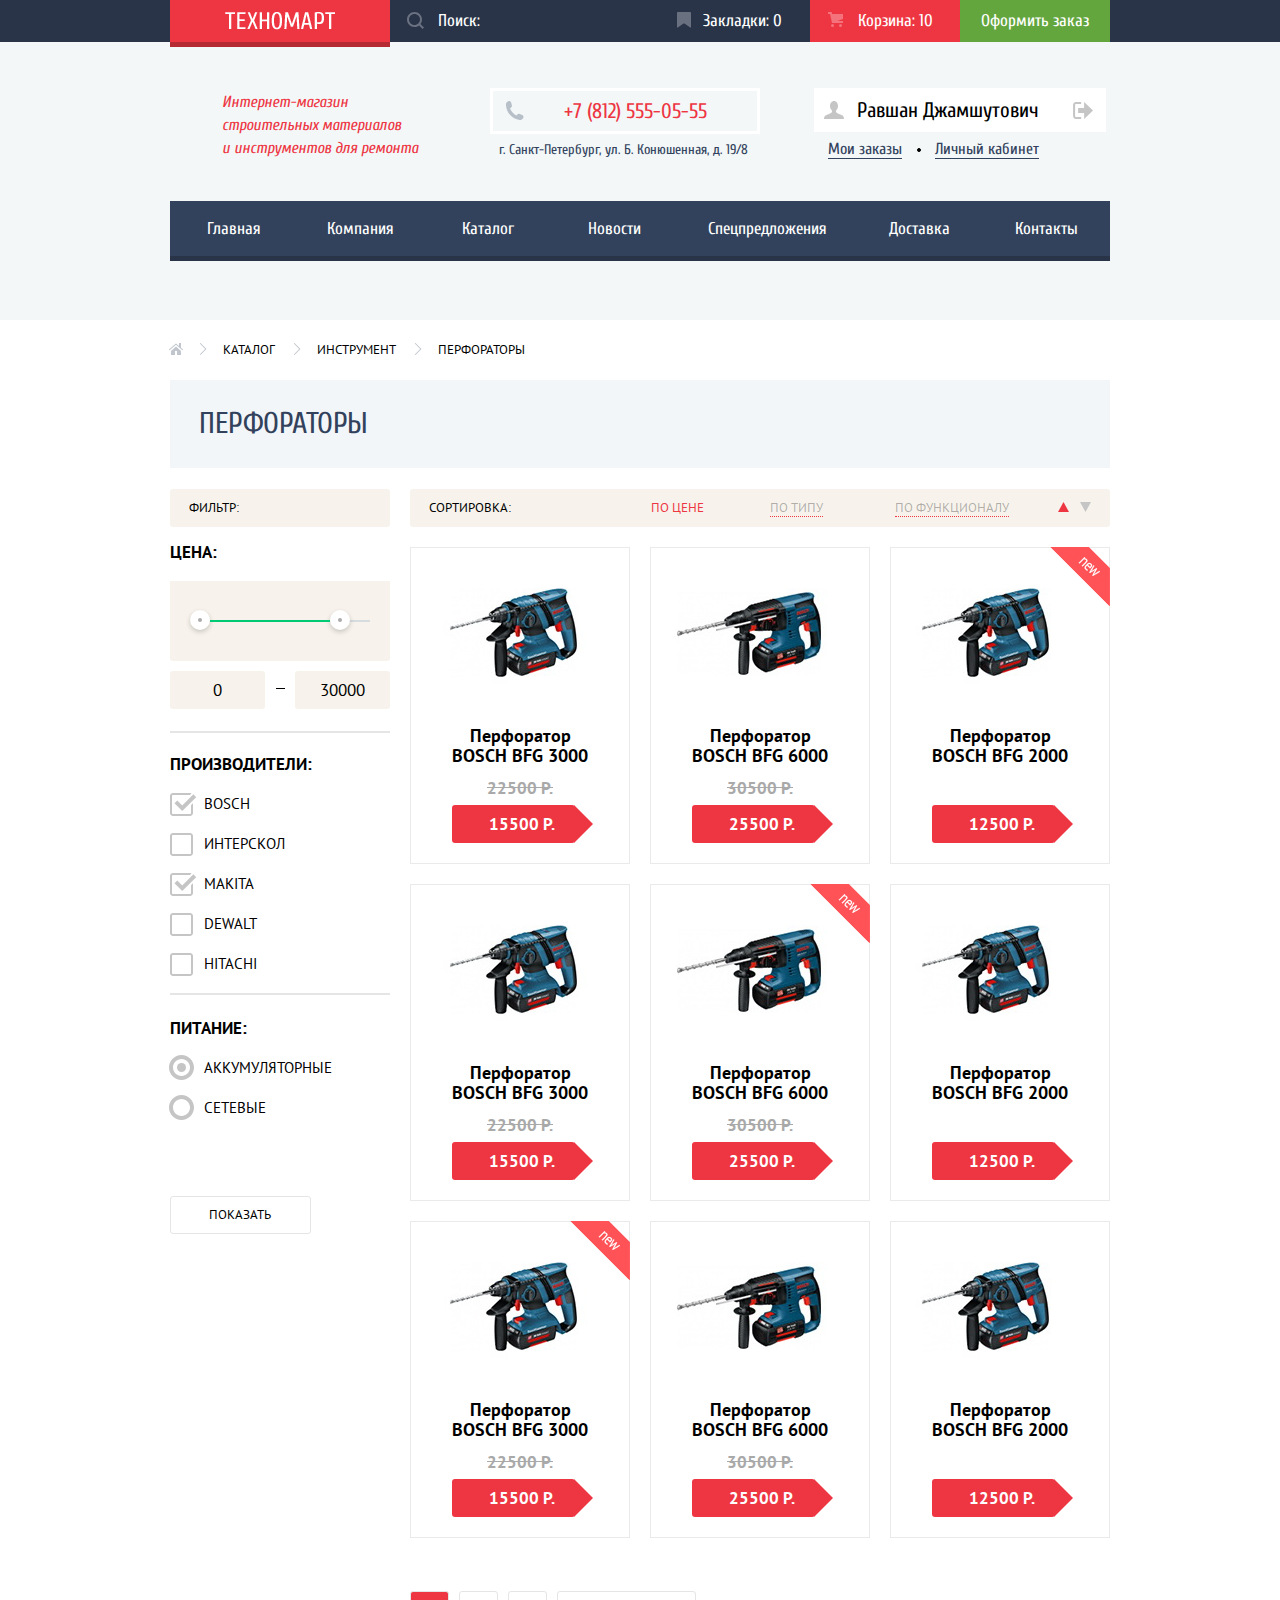
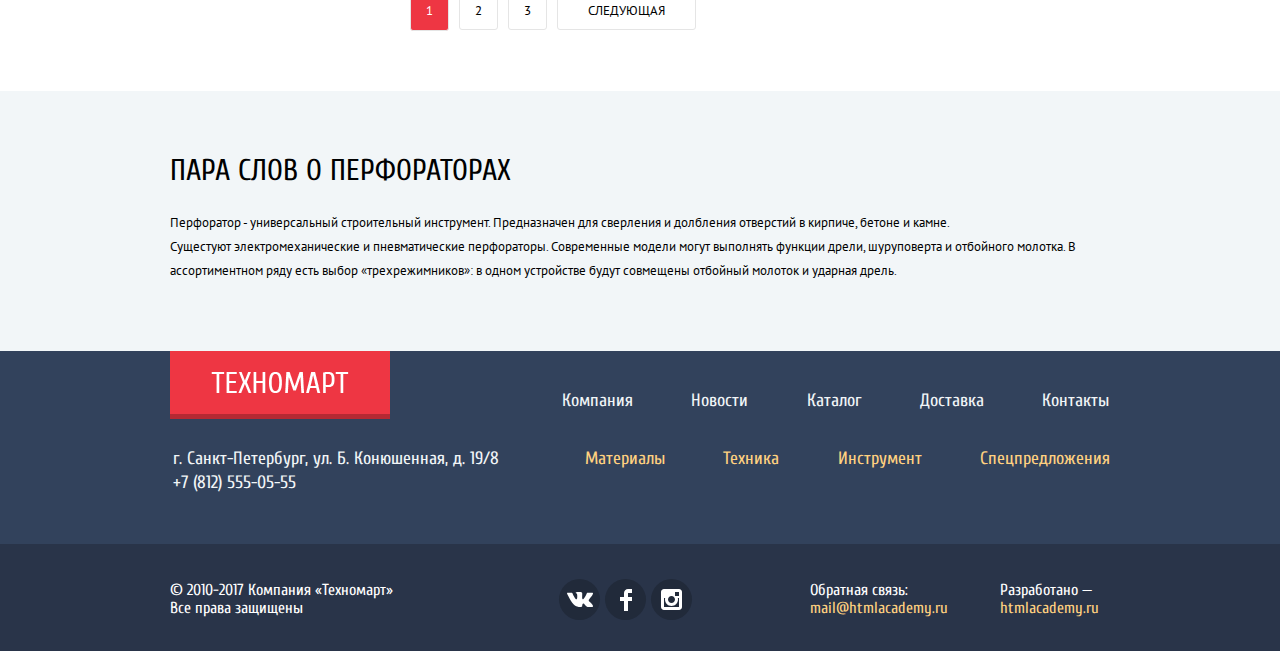
==== catalog.html @ 1d7bfdce "ошибки" ====
<!DOCTYPE html>
<html lang="ru">

<head>
  <meta charset="UTF-8">
  <meta http-equiv="X-UA-Compatible" content="ie=edge">
  <link href="https://fonts.googleapis.com/css?family=Cuprum:400,400i,700|PT+Sans:400,700&amp;subset=cyrillic" rel="stylesheet">
  <link rel="stylesheet" href="css/normalize.css">
  <link rel="stylesheet" href="css/style.css">
  <title>Перфораторы</title>
</head>

<body>

  <header class="page-header-catalog">

    <div class="page-header-top">
      <div class="conteiner">
        <div class="header-logo">
          <a href="index.html">
            <img class="logo" src="img/logo.png" width="110" height="18" alt="Техномарт">
          </a>
        </div>
        <form class="search-form" name="search" action="https://echo.htmlacademy.ru" method="get">
          <label for="search-goods" class="visually-hidden">Поиск товара:</label>
          <input id="search-goods" class="form-search" type="text" name="search" placeholder="Поиск:">
          <button type="button" class="icon-search">
            <svg class="icon-form">
            	<path d="M17,15.586l-3.542-3.542C14.421,10.782,15,9.21,15,7.5C15,3.358,11.643,0,7.5,0C3.358,0,0,3.358,0,7.5
            		C0,11.643,3.358,15,7.5,15c1.71,0,3.282-0.579,4.544-1.542L15.586,17L17,15.586z M2,7.5C2,4.467,4.467,2,7.5,2
            		C10.532,2,13,4.467,13,7.5c0,3.032-2.468,5.5-5.5,5.5C4.467,13,2,10.532,2,7.5z"/>
            </svg>
          </button>
        </form>
        <ul class="goods-section">
          <li>
            <a class="bookmarks" href="#">
              <svg xmlns="http://www.w3.org/2000/svg" xmlns:xlink="http://www.w3.org/1999/xlink" x="0px" y="0px"
              	 width="14px" height="16px" viewBox="0 0 14 16" enable-background="new 0 0 14 16" xml:space="preserve">
              <path d="M14,15c0,0.55-0.368,0.741-0.818,0.426l-5.363-3.765c-0.45-0.315-1.187-0.315-1.637,0l-5.364,3.765
              	C0.368,15.741,0,15.55,0,15V1c0-0.55,0.45-1,1-1h12c0.55,0,1,0.45,1,1V15z" fill="rgba(255, 255, 255, 0.3)" />
              </svg>
              Закладки: <span>0</span></a>
          </li>
          <li>
            <a class="basket basket-in" href="#">
              <svg xmlns="http://www.w3.org/2000/svg" xmlns:xlink="http://www.w3.org/1999/xlink" x="0px" y="0px"
              	 width="15px" height="15px" viewBox="0 0 15 15" enable-background="new 0 0 15 15" xml:space="preserve">
              	<circle cx="4.5" cy="13.5" r="1.5" fill="rgba(255, 255, 255, 0.3)" />
              	<circle cx="12.5" cy="13.5" r="1.5" fill="rgba(255, 255, 255, 0.3)" />
              	<polygon points="15,2 4.07,2 3.648,0 0,0 0,2 2.031,2 4.016,11 15,11 15,9 9.441,9 15,6.951" fill="rgba(255, 255, 255, 0.3)" />
              </svg>
              Корзина: <span>10</span></a>
          </li>
          <li>
            <a class="ordering" href="#">Оформить заказ</a>
          </li>
        </ul>
      </div>
    </div>


    <div class="page-header-info">
      <div class="conteiner">
        <div class="header-info">
          <div class="slogan">
            <h1 class="header-slogan">Интернет-магазин строительных материалов и&nbsp;инструментов для ремонта</h1>
          </div>
          <div class="header-contacts">
            <!-- x-ms-format-detection="none" Чтобы EDGE не переопределял стили телефона -->
            <p class="header-info-phone" x-ms-format-detection="none">+7 (812) 555-05-55</p>
            <p class="header-info-address">г. Санкт-Петербург, ул. Б. Конюшенная, д. 19/8</p>
          </div>
          <div class="header-user">
            <span class="user">
              <a class="user-name" href="#">
                <svg xmlns="http://www.w3.org/2000/svg" xmlns:xlink="http://www.w3.org/1999/xlink" x="0px" y="0px"
                	 width="20px" height="18px" viewBox="0 0 20 18" enable-background="new 0 0 20 18" xml:space="preserve">
                <path d="M17.881,14.166c-2.144-0.735-4.256-1.666-5.207-2.39c-0.657-0.501-0.77-1.618-0.517-2.415
                	c1.118-0.903,1.864-2.477,1.864-4.278C14.021,2.276,12.221,0,10,0S5.979,2.276,5.979,5.083c0,1.801,0.746,3.374,1.863,4.277
                	c0.253,0.798,0.141,1.915-0.517,2.416c-0.95,0.724-3.063,1.654-5.207,2.39S0,18,0,18h20C20,18,20.025,14.901,17.881,14.166z" fill="#c5c5c5"/>
                </svg>
                Равшан Джамшутович</a>

            <button class="btn-logout">
              <svg xmlns="http://www.w3.org/2000/svg" xmlns:xlink="http://www.w3.org/1999/xlink" x="0px" y="0px"
              	 width="21px" height="17px" viewBox="0 0 21 17"  xml:space="preserve">

              	<polygon  points="21,8.5 12.125,0 12.125,6 6.125,6 6.125,11 12.125,11 12.125,17" fill="#c5c5c5" />
              	<path d="M3.106,13.952V3.048c0.018-0.376,0.171-1.057,1.01-1.057h5.027V0H4.116C1.938,0,1.112,1.81,1.087,3.027
              		v10.946C1.112,15.189,1.938,17,4.116,17h5.027v-1.99H4.116C3.277,15.01,3.124,14.327,3.106,13.952z"   fill="#c5c5c5" />

              </svg>
              </button>
            </span>
            <a class="my-order" href="#">Мои заказы</a>
            <a class="personal-area" href="#">Личный кабинет</a>
          </div>
        </div>


        <nav class="main-menu">
          <ul class="navigation">
            <li><a class="main-nav" href="index.html">Главная</a></li>
            <li><a class="main-nav" href="#">Компания</a></li>
            <li><a class="main-nav" href="#">Каталог</a></li>
            <li><a class="main-nav" href="#">Новости</a></li>
            <li><a class="main-nav" href="#">Спецпредложения</a></li>
            <li><a class="main-nav" href="#">Доставка</a></li>
            <li><a class="main-nav" href="#">Контакты</a></li>
          </ul>
        </nav>
      </div>
    </div>
  </header>


  <main class="main-site">

    <div class="conteiner">
      <ul class="breadcrumbs">
        <li>
          <a class="breadcrumbs-way breadcrumbs-home" href="index.html"><span class="visually-hidden">Главная</span></a>
        </li>
        <li>
          <a class="breadcrumbs-way" href="#">Каталог</a>
        </li>
        <li>
          <a class="breadcrumbs-way" href="#">Инструмент</a>
        </li>
        <li class="breadcrumbs-current">
          Перфораторы
        </li>
      </ul>

      <h2 class="perforator-block">Перфораторы</h2>
    </div>

    <div class="goods-column conteiner">
      <section class="filter">
        <h2 class="visually-hidden">Фильтр</h2>

        <p class="filter-block">Фильтр:</p>


        <!-- ФОРМА ПОЛЗУНКА ВЫБОРА ДИАПОЗОНА -->
        <form class="filter-manufacturers" action="https://echo.htmlacademy.ru" method="get">
          <fieldset class="price-filter">
            <legend>Цена:</legend>

            <div class="price-filter-column">
              <div class="filter-item multiple-rage">
                <label class="visually-hidden" for="price-id">Выбор диапозона цены</label>
                <input class="visually-hidden switch-price" id="price-id" type="range" max="50000" min="0" name="price">
                <div class="filter-range">
                  <div class="range">
                    <span class="ring-range-left"></span>
                    <span class="ring-range-right"></span>
                  </div>
                </div>
              </div>

              <div class="filter-item">
                <label class="visually-hidden" for="price-min">Цена от</label>
                <input class="filter-price-min" id="price-min" type="text" name="minimal" value="0">
              </div>

                <div class="filter-item">
                  <label class="visually-hidden" for="price-max">Цена до</label>
                  <input class="filter-price-max" id="price-max" type="text" name="maximal" value="30000">
              </div>
                </div>

          </fieldset>

          <fieldset class="manufacturer-filter">
            <legend>Производители:</legend>
            <ul class="filter-row">
              <li class="filter-item">
                <input class="visually-hidden filter-input filter-input-checkbox" type="checkbox" id="filter-bosch" name="bosch" checked>
                <label class="filter-checkbox" for="filter-bosch">Bosch</label>
              </li>
              <li class="filter-item">
                <input class="visually-hidden filter-input filter-input-checkbox" type="checkbox" id="filter-interscol" name="interscol">
                <label class="filter-checkbox" for="filter-interscol">Интерскол</label>
              </li>
              <li class="filter-item">
                <input class="visually-hidden filter-input filter-input-checkbox" type="checkbox" id="filter-makita" name="makita" checked>
                <label class="filter-checkbox" for="filter-makita">Makita</label>
              </li>
              <li class="filter-item">
                <input class="visually-hidden filter-input filter-input-checkbox" type="checkbox" id="filter-dewalt" name="dewalt">
                <label class="filter-checkbox" for="filter-dewalt">Dewalt</label>
              </li>
              <li class="filter-item">
                <input class="visually-hidden filter-input filter-input-checkbox" type="checkbox" id="filter-hitachi" name="hitachi">
                <label class="filter-checkbox" for="filter-hitachi">Hitachi</label>
              </li>
            </ul>
          </fieldset>

          <fieldset class="power-filter">
            <legend>Питание:</legend>
            <ul class="filter-row">
              <li class="filter-item">
                <input class="visually-hidden filter-input filter-input-radio" id="filter-accumulator" type="radio" name="power-supply" value="accumulator" checked>
                <label class="filter-radio" for="filter-accumulator">Аккумуляторные</label>
              </li>
              <li class="filter-item">
                <input class="visually-hidden filter-input filter-input-radio" id="filter-online" type="radio" name="power-supply" value="online">
                <label class="filter-radio" for="filter-online">Сетевые</label>
              </li>
            </ul>
          </fieldset>
          <button class="btn-filter" type="submit">Показать</button>

        </form>

      </section>

      <section class="filter-goods">
        <h2 class="visually-hidden">Карточки товаров</h2>
        <div class="sort">
          <span class="filter-sort">Сортировка:</span>
          <ul class="sorting">
            <li class="sorting-item">
              <a class="choice-filter sort-active" href="#">По цене</a>
            </li>
            <li class="sorting-item">
              <a class="choice-filter" href="#">По типу</a>
            </li>
            <li class="sorting-item">
              <a class="choice-filter" href="#">По функционалу</a>
            </li>
          </ul>
          <ul class="sorting-btn">
            <li class="sorting-item">
              <a class="choice-filter btn-up sort-active" href="#" aria-label="По возрастанию">
                <svg>
                  <polygon points="5.5,0 0,10 11,10 "/>
                </svg>
              </a>
            </li>
            <li class="sorting-item">
              <a class="choice-filter btn-down" href="#" aria-label="По убыванию">
                <svg>
                  <polyline points="5.5,10 0,0 11,0 "/>
                </svg>
              </a>
            </li>
          </ul>
        </div>

        <div class="card-goods-catalog">
          <ul class=" product-column">

            <li class="card">
              <!-- кнопки при наведении -->
              <div class="prompting">
                <a class="btn-buy" href="#">Купить</a>
                <a class="btn-basket" href="#">В закладки</a>
              </div>
              <img src="img/bosch-bfg-3000.jpg" width="218" height="168" alt="Перфоратор BOSCH BFG 3000">
              <a class="name-goods" href="#">
              Перфоратор BOSCH BFG 3000
            </a>
              <span class="old-price">22500 Р.</span>
              <span class="actual-price">15500 Р.</span>
            </li>

            <li class="card">
              <!-- кнопки при наведении -->
              <div class="prompting">
                <a class="btn-buy" href="#">Купить</a>
                <a class="btn-basket" href="#">В закладки</a>
              </div>
              <img src="img/bosch-bfg-6000.jpg" width="220" height="318" alt="Перфоратор BOSCH BFG 6000">
              <a class="name-goods" href="#">
              Перфоратор BOSCH BFG 6000
            </a>
              <span class="old-price">30500 Р.</span>
              <span class="actual-price">25500 Р.</span>
            </li>

            <li class="card">
              <div class="new">Новый</div>
              <!-- кнопки при наведении -->
              <div class="prompting">
                <a class="btn-buy" href="#">Купить</a>
                <a class="btn-basket" href="#">В закладки</a>
              </div>
              <img src="img/bosch-bfg-2000.jpg" width="220" height="318" alt="Перфоратор BOSCH BFG 2000">
              <a class="name-goods" href="#">
              Перфоратор BOSCH BFG 2000
            </a>
              <span class="old-price hidden-price">старая цена</span>
              <span class="actual-price">12500 Р.</span>
            </li>

            <li class="card">
              <!-- кнопки при наведении -->
              <div class="prompting">
                <a class="btn-buy" href="#">Купить</a>
                <a class="btn-basket" href="#">В закладки</a>
              </div>
              <img src="img/bosch-bfg-3000.jpg" width="220" height="318" alt="Перфоратор BOSCH BFG 3000">
              <a class="name-goods" href="#">
              Перфоратор BOSCH BFG 3000
            </a>
              <span class="old-price">22500 Р.</span>
              <span class="actual-price">15500 Р.</span>
            </li>

            <li class="card">
              <div class="new">Новый</div>
              <!-- кнопки при наведении -->
              <div class="prompting">
                <a class="btn-buy" href="#">Купить</a>
                <a class="btn-basket" href="#">В закладки</a>
              </div>
              <img src="img/bosch-bfg-6000.jpg" width="220" height="318" alt="Перфоратор BOSCH BFG 6000">
              <a class="name-goods" href="#">
              Перфоратор BOSCH BFG 6000
            </a>
              <span class="old-price">30500 Р.</span>
              <span class="actual-price">25500 Р.</span>
            </li>

            <li class="card">
              <!-- кнопки при наведении -->
              <div class="prompting">
                <a class="btn-buy" href="#">Купить</a>
                <a class="btn-basket" href="#">В закладки</a>
              </div>
              <img src="img/bosch-bfg-2000.jpg" width="220" height="318" alt="Перфоратор BOSCH BFG 2000">
              <a class="name-goods" href="#">
              Перфоратор BOSCH BFG 2000
            </a>
              <span class="old-price hidden-price">старая цена</span>
              <span class="actual-price">12500 Р.</span>
            </li>

            <li class="card">
              <div class="new">Новый</div>
              <!-- кнопки при наведении -->
              <div class="prompting">
                <a class="btn-buy" href="#">Купить</a>
                <a class="btn-basket" href="#">В закладки</a>
              </div>
              <img src="img/bosch-bfg-3000.jpg" width="220" height="318" alt="Перфоратор BOSCH BFG 3000">
              <a class="name-goods" href="#">
              Перфоратор BOSCH BFG 3000
            </a>
              <span class="old-price">22500 Р.</span>
              <span class="actual-price">15500 Р.</span>
            </li>

            <li class="card">
              <!-- кнопки при наведении -->
              <div class="prompting">
                <a class="btn-buy" href="#">Купить</a>
                <a class="btn-basket" href="#">В закладки</a>
              </div>
              <img src="img/bosch-bfg-6000.jpg" width="220" height="318" alt="Перфоратор BOSCH BFG 6000">
              <a class="name-goods" href="#">
              Перфоратор BOSCH BFG 6000
            </a>
              <span class="old-price">30500 Р.</span>
              <span class="actual-price">25500 Р.</span>
            </li>

            <li class="card">
              <!-- кнопки при наведении -->
              <div class="prompting">
                <a class="btn-buy" href="#">Купить</a>
                <a class="btn-basket" href="#">В закладки</a>
              </div>
              <img src="img/bosch-bfg-2000.jpg" width="220" height="318" alt="Перфоратор BOSCH BFG 2000">
              <a class="name-goods" href="#">
              Перфоратор BOSCH BFG 2000
            </a>
              <span class="old-price hidden-price">старая цена</span>
              <span class="actual-price">12500 Р.</span>
            </li>
          </ul>
        </div>

        <ul class="toggle">
          <li class="toggle-current">1</li>
          <li><a class="btn-toggle" href="#">2</a></li>
          <li><a class="btn-toggle" href="#">3</a></li>
          <li><a class="btn-toggle next" href="#">Следующая</a></li>
        </ul>

      </section>
    </div>

    <div class="drill-presses">
      <div class="conteiner">
        <h2 class="about-drill">Пара слов о перфораторах</h2>
        <p>Перфоратор - универсальный строительный инструмент. Предназначен для сверления и долбления отверстий в кирпиче, бетоне и камне.<br>
         Сущестуют электромеханические и пневматические перфораторы. Современные модели могут выполнять функции дрели, шуруповерта
          и отбойного молотка. В ассортиментном ряду есть выбор «трехрежимников»: в одном устройстве будут совмещены отбойный молоток и ударная дрель.</p>
      </div>
    </div>

  </main>

  <footer class="main-footer main-footer-catalog">
    <div class="footer-top">
      <div class="conteiner footer-top-column">
        <div class="footer-contacts">
          <div class="logo-footer">
            <img class="logo" src="img/logo-footer.png" width="138" height="21" alt="Техномарт">

          </div>
            <!-- x-ms-format-detection="none" Чтобы EDGE не переопределял стили телефона -->
            <p class="footer-addres" x-ms-format-detection="none">
              г. Санкт-Петербург, ул. Б. Конюшенная, д. 19/8<br> +7 (812) 555-05-55

          </p>
          </div>

          <div class="footer-navigation">
            <div class="footer-menu-company">
              <ul class="footer-nav-company">
                <li>
                  <a class="company-menu" href="#">Компания</a>
                </li>
                <li>
                  <a class="company-menu" href="#">Новости</a>
                </li>
                <li>
                  <a class="company-menu" href="#">Каталог</a>
                </li>
                <li>
                  <a class="company-menu" href="#">Доставка</a>
                </li>
                <li>
                  <a class="company-menu" href="#">Контакты</a>
                </li>
              </ul>
            </div>

            <div class="footer-menu-goods">
              <ul class="footer-nav-goods">
                <li>
                  <a class="goods-menu" href="#">Материалы</a>
                </li>
                <li>
                  <a class="goods-menu" href="#">Техника</a>
                </li>
                <li>
                  <a class="goods-menu" href="#">Инструмент</a>
                </li>
                <li>
                  <a class="goods-menu" href="#">Спецпредложения</a>
                </li>
              </ul>
            </div>
          </div>
        </div>
      </div>

      <div class="footer-bottom">
        <div class="conteiner footer-bottom-column">
          <p class="footer-copyright">
            &copy; 2010-2017 Компания «Техномарт» Все права защищены
          </p>

          <div class="footer-social">
            <a class="btn-social btn-vk" href="#" target="_blank"><span class="visually-hidden">ВКонтакте</span>
            <svg xmlns="http://www.w3.org/2000/svg" xmlns:xlink="http://www.w3.org/1999/xlink" x="0px" y="0px"
          	 width="26px" height="15px" viewBox="0 0 26 15" enable-background="new 0 0 26 15" xml:space="preserve">
            <path fill="#ffffff"             d="M16.138,11.51c0.956-0.309,2.18,2.04,3.483,2.939c0.978,  0.681,1.727,0.534,1.727,0.534l3.473-0.05
            	c0,0,1.815-0.112,0.957-1.554c-0.071-0.12-0.503-1.069-2.585-3.022c-2.177-2.043-1.882-1.712,0.739-5.244
            	c1.597-2.153,2.236-3.468,2.036-4.028c-0.192-0.539-1.365-0.399-1.365-0.399L20.69,0.713c-0.381,0.001-0.704,0.119-0.851,0.515
            	c-0.003,0.004-0.621,1.666-1.445,3.079c-1.741,2.989-2.436,3.148-2.724,2.961c-0.661-0.433-0.494-1.737-0.494-2.664
            	c0-2.897,0.432-4.105-0.846-4.417c-0.427-0.104-0.739-0.172-1.828-0.182c-1.392-0.021-2.574,0-3.244,0.329
            	c-0.445,0.223-0.786,0.712-0.579,0.74c0.26,0.035,0.843,0.16,1.155,0.586c0.401,0.552,0.389,1.789,0.389,1.789
            	s0.229,3.411-0.54,3.834c-0.528,0.29-1.25-0.302-2.803-3.016C6.087,2.879,5.488,1.345,5.488,1.345S5.372,1.06,5.162,0.904
            	C4.912,0.719,4.562,0.66,4.562,0.66L0.848,0.684c0,0-0.558,0.016-0.763,0.262C-0.097,1.164,0.07,1.614,0.07,1.614
            	s2.909,6.881,6.203,10.347c3.02,3.182,6.452,2.971,6.452,2.971h1.555c0,0,0.469-0.054,0.709-0.312
            	c0.224-0.24,0.214-0.691,0.214-0.691S15.172,11.82,16.138,11.51z"/>
            </svg>
          </a>
            <a class="btn-social btn-fb" href="#" target="_blank"><span class="visually-hidden">Facebook</span>
            <svg xmlns="http://www.w3.org/2000/svg" xmlns:xlink="http://www.w3.org/1999/xlink" x="0px" y="0px"
            	 width="12px" height="22px" viewBox="0 0 12 22" enable-background="new 0 0 12 22" xml:space="preserve">
            <path fill="#FFFFFF" d="M12,4V0H8C5.791,0,4,1.791,4,4v4H0v4h4v10h4V12h4V8H8V4H12z"/>
            </svg>
          </a>
            <a class="btn-social btn-inst" href="#" target="_blank"><span class="visually-hidden">Instagram</span>
            <svg xmlns="http://www.w3.org/2000/svg" xmlns:xlink="http://www.w3.org/1999/xlink" x="0px" y="0px"
            	 width="21px" height="21px" viewBox="0 0 21 21" enable-background="new 0 0 21 21" xml:space="preserve">
            <path fill="#FFFFFF" d="M18,0H3C1.35,0,0,1.35,0,3v15c0,1.65,1.35,3,3,3h15c1.65,0,3-1.35,3-3V3C21,1.35,19.65,0,18,0z M10.5,7
            	c1.93,0,3.5,1.57,3.5,3.5S12.43,14,10.5,14S7,12.43,7,10.5S8.57,7,10.5,7z M18,18H3V9h1.181C4.067,9.482,4,9.983,4,10.5
            	c0,3.59,2.91,6.5,6.5,6.5s6.5-2.91,6.5-6.5c0-0.517-0.066-1.018-0.181-1.5H18V18z M18,7h-4V3h4V7z"/>
            </svg>
          </a>
          </div>

          <div class="footer-communication">
            <p class="footer-feedback">
              Обратная связь:
              <a class="get-through" href="#">mail@htmlacademy.ru</a>
            </p>

            <p class="footer-developed">
              Разработано &mdash;
              <a class="cross-site" href="https://htmlacademy.ru/intensive/htmlcss" target="_blank">
                htmlacademy.ru
              </a>
            </p>
          </div>

        </div>
      </div>
  </footer>

  <!-- МОДАЛЬНОЕ ОКНО -->
  <section class="modal-add-goods">
    <div class="add-goods-center">
      <h2 class="visually-hidden">Товар добавлен в корзину</h2>
      <div class="top-add-goods">
        <b class="add-goods">Товар добавлен в корзину!</b>
        <button class="modal-close feedback-close">
          <span class="visually-hidden">Закрыть</span>
        </button>
      </div>
    </div>
    <div class="bottom-add-goods">
      <div class="add-goods-center add-goods-column">
        <a class="button btn-place-order" href="#">Оформить заказы</a>
        <a class="btn-continue" href="#">Продолжить покупки</a>
      </div>
    </div>
  </section>

  <script src="js/script.js"></script>
</body>

</html>
---- css/style.css ----
body {
  min-width: 960px;
  margin: 0;
  padding: 0;

  font-weight: 400;
  font-size: 13px;
  line-height: 24px;
  font-family: "Cuprum", Arial,  sans-serif;
  color: #000000;

  background-color: #ffffff;
}

.conteiner {
  /*центровка*/
  width: 940px;
  margin: 0 auto;
}

/*Прячет элементы с классом visually-hidden*/
.visually-hidden {
  position: absolute;

  width: 1px;
  height: 1px;
  margin: -1px;
  padding: 0;
  overflow: hidden;

  border: 0;

  clip: rect(0 0 0 0);
}

/*Общие параметры кнопок*/
.button {
  padding: 10px 30px;

  font-size: 14px;
  line-height: 18px;
  color: #ffffff;
  text-transform: uppercase;
  text-decoration: none;

  background-color: #ee3643;
  border-radius: 3px;
  cursor: pointer;
}


/*Не дает картинкам вываливаться за пределы блока*/
img {
  max-width: 100%;
  height: auto;
}


/**************** HEADER ****************/

.page-header {
  min-height: 320px;
  margin-bottom: 59px;

  color: #000000;

  background-color: #f3f7f8;
}

.page-header-catalog {
  min-height: 320px;

  color: #000000;

  background-color: #f3f7f8;
}

.page-header-top {
  height: 42px;
  margin-bottom: 46px;

  background-color: #293449;
}

.page-header-top .conteiner {
  display: -webkit-box;
  display: -ms-flexbox;
  display: flex;
}

.header-logo .logo {
  padding: 12px 55px;

  background-color: #ee3643;
  border-bottom: 5px solid #b52933;
}

.header-logo .logo:hover {
  background-color: #ca2c37;
  border-color: #9a212a;
}

.header-logo .logo:active {
  background-color: #ba2732;
  border-color: #8e1e26;
}

.search-form {
  position: relative;
}

.search-form .form-search {
  -webkit-box-sizing: border-box;
          box-sizing: border-box;
  width: 270px;
  min-height: 42px;
  padding-left: 48px;

  font-size: 17px;
  line-height: 18px;
  color: #ffffff;

  background-color: transparent;
  border: none;
}

.icon-search path {
  width: 17px;
  height: 17px;
  padding: 0;
}

.icon-search:hover path,
.form-search:hover + .icon-search path,
.form-search:hover {
  background-color: #212a3a;

  fill: #ffffff;
}

.form-search:focus + .icon-search path {
  fill: #ee3643;
}

.goods-section {
  position: relative;
}

.bookmarks,
.basket {
  position: relative;
}

.bookmarks svg {
  position: absolute;
  top: 12px;
  left: 17px;
}

.basket svg {
  position: absolute;
  top: 12px;
  left: 18px;
}

.bookmarks:hover path,
.basket:hover circle,
.basket:hover polygon {
  fill: #ffffff;
}

.bookmarks:active path,
.basket:active circle,
.basket:active polygon {
  fill: rgba(255, 255, 255, 0.5);
}

.bookmarks:hover,
.basket:hover {
  background-color: #212a3a;
}

.basket-in {
  background-color: #ee3643;
}
.basket-in:hover {
  background-color: #d54751;
}

.search-form .form-search:focus {
  -webkit-box-sizing: border-box;
          box-sizing: border-box;

  font-size: 17px;
  line-height: 18px;
  color: #000000;

  background-color: #ffffff;
}

.search-form .form-search::-webkit-input-placeholder {
  font-size: 17px;
  line-height: 18px;
  color: #ffffff;
}

.search-form .form-search:-ms-input-placeholder {
  font-size: 17px;
  line-height: 18px;
  color: #ffffff;
}

.search-form .form-search::-ms-input-placeholder {
  font-size: 17px;
  line-height: 18px;
  color: #ffffff;
}

.search-form .form-search::placeholder {
  font-size: 17px;
  line-height: 18px;
  color: #ffffff;
}

.search-form .icon-search {
  position: absolute;
  top: 12px;
  left: 17px;

  padding: 0;

  background-color: transparent;
  border: none;
}

.icon-form {
  width: 17px;
  height: 17px;

  outline: none;

  fill: #6a7180;
}

.goods-section {
  display: -webkit-box;
  display: -ms-flexbox;
  display: flex;
  justify-content: space-between;
  width: 450px;
  margin: 0;
  padding: 0;

  list-style: none;

  -webkit-box-pack: justify;
  -ms-flex-pack: justify;
}

.goods-section li {
  width: 150px;
  padding: 0;

  text-align: center;
}

.goods-section a {
  display: block;
  padding: 12px;

  font-size: 17px;
  line-height: 18px;
  text-align: center;
  color: #ffffff;
  text-decoration: none;
}

.goods-section .bookmarks {
  padding-right: 10px;
  padding-left: 25px;
}

.goods-section .basket {
  padding-right: 10px;
  padding-left: 30px;
}

.bookmarks:active,
.basket:active {
  color: rgba(255, 255, 255, 0.6);

  background-color: #161d29;
}

.basket-in:active {
  background-color: #dc2935;
}

.ordering {
  background-color: #63a63e;
}

.ordering:hover {
  background-color: #5fbb2d;
}

.ordering:active {
  color: rgba(255, 255, 255, 0.5);

  background-color: #518534;
}

/* БЛОК ИНФОРМАЦИИ В HEADER */

.header-info {
  display: -webkit-box;
  display: -ms-flexbox;
  display: flex;
  justify-content: space-between;
  align-items: flex-start;
  margin-bottom: 39px;

  -webkit-box-align: start;
  -webkit-box-pack: justify;
  -ms-flex-align: start;
  -ms-flex-pack: justify;
}

.slogan {
  width: 313px;
}

.header-slogan {
  width: 200px;
  margin: 0;
  padding-top: 3px;
  padding-left: 52px;

  font-weight: 400;
  font-size: 16px;
  line-height: 23px;
  color: #ee3643;
  font-style: italic;
}

.header-contacts {
  position: relative;

  width: 313px;
  padding-left: 10px;
}

.header-info-phone {
  display: inline-block;
  margin: 0;
  margin-bottom: 4px;
  padding-top: 10px;
  padding-right: 50px;
  padding-bottom: 9px;
  padding-left: 71px;

  font-size: 21px;
  line-height: 21px;
  vertical-align: middle;
  text-align: center;
  color: #ee3643;

  border: 3px solid #ffffff;
}

.header-info-phone::before {
  content: "";
  position: absolute;
  top: 13px;
  left: 25px;

  width: 19px;
  height: 19px;

  background-image: url("../img/svg/icon-phone.svg");
  background-repeat: no-repeat;
  background-position: 0 0;
  background-size: 19px 19px;
}

.header-info-address {
  margin: 0;
  padding-left: 9px;

  font-size: 14px;
  color: #32425c;
}

/* ВХОД и РЕГИСТРАЦИЯ */

.header-join {
  -webkit-box-sizing: border-box;
          box-sizing: border-box;
  width: 313px;
  padding-top: 12px;
  padding-left: 29px;
}

.header-btn {
  font-size: 21px;
  line-height: 21px;
  color: #000000;
  text-decoration: none;

  background-color: #ffffff;
  border: none;
}

.enter {
  position: relative;

  margin-right: 8px;
  padding: 10px;
  padding-right: 26px;
  padding-left: 47px;
}

.enter {
  position: relative;
}

.enter svg {
  position: absolute;
  top: 14px;
  left: 14px;
}

.enter:hover polygon,
.enter:hover path {
  fill: #32425c;
}

.enter:active polygon,
.enter:active path {
  fill: rgba(195, 203, 210, 0.3);
}

.registration {
  padding: 10px;
  padding-right: 24px;
  padding-left: 22px;
}

.header-btn:hover {
  color: #ee3643;
}

.header-btn:active {
  color: rgba(0, 0, 0, 0.3);
}

/* ЛИЧНЫЙ КАБИНЕТ */

.user {
  position: relative;
}

.header-user {
  width: 299px;
  margin-top: 12px;
  margin-left: 14px;
}

.header-user a {
  text-decoration: none;
}

.header-user .user-name {
  position: relative;

  -webkit-box-sizing: border-box;
          box-sizing: border-box;
  padding: 10px;
  padding-right: 67px;
  padding-left: 43px;

  font-size: 21px;
  line-height: 21px;
  color: #000000;

  background-color: #ffffff;
}

.user-name svg {
  position: absolute;
  top: 13px;
  left: 10px;
}

.user-name:hover svg path {
  fill: #32425c;
}

.user-name:active svg path {
  fill: #c5c5c5;
}

.header-user .user-name:active {
  color: rgba(0, 0, 0, 0.3);
}

.btn-logout {
  position: absolute;
  top: -17px;
  right: 3px;

  display: block;
  padding: 10px 10px;
  padding-top: 14px;

  background-color: transparent;
  border: none;
}

.btn-logout svg:hover polygon,
.btn-logout svg:hover path {
  cursor: pointer;

  fill: #32425c;
}

.btn-logout svg:active polygon,
.btn-logout svg:active path {
  cursor: pointer;

  fill: #c5c5c5;
}

.header-user .my-order,
.header-user .personal-area {
  position: relative;

  display: inline-block;
  margin-top: 15px;

  font-size: 16px;
  line-height: 18px;
  vertical-align: middle;
  color: #32425c;

  border-bottom: 1px solid #32425c;
}

.my-order {
  margin-right: 30px;
  margin-left: 14px;
}

.personal-area::before {
  content: "";
  position: absolute;
  top: 8px;
  left: -18px;

  width: 2px;
  height: 2px;

  background-color: #000000;
  border: 1px solid #000000;
  border-radius: 50%;
}

.header-user .my-order:hover,
.header-user .personal-area:hover {
  color: #ee3643;

  border-color: #ee3643;
}

.header-user .my-order:active,
.header-user .personal-area:active {
  color: rgba(50, 66, 92, 0.3);

  border-color: rgba(50, 66, 92, 0.3);
}

/* МЕНЮ НАВИГАЦИИ */

.main-menu .navigation {
  display: -webkit-box;
  display: -ms-flexbox;
  display: flex;
      flex-wrap: wrap;
  justify-content: space-between;
  align-content: stretch;
  width: 940px;
  margin: 0;
  padding-left: 0;

  list-style: none;

  -webkit-box-pack: justify;
  -ms-flex-line-pack: stretch;
  -ms-flex-pack: justify;
  -ms-flex-wrap: wrap;
}

.navigation li {
  flex-grow: 1;
  flex-shrink: 0;
  min-width: 127px;

  -webkit-box-flex: 1;
  -ms-flex-negative: 0;
  -ms-flex-positive: 1;
}

.main-menu .main-nav {
  display: block;
  padding: 19px;

  font-size: 17px;
  line-height: 17px;
  text-align: center;
  color: #ffffff;
  text-decoration: none;

  background-color: #32425c;
  border-bottom: 5px solid #293449;
}

.main-menu .main-nav:hover {
  background-color: #293449;
}

.main-menu .main-nav:active {
  color: rgba(255, 255, 255, 0.5);

  background-color: #1d2739;
  border-color: #1d2739;
}

/* ХЛЕБНЫЕ КРОШКИ */
.breadcrumbs {
  position: relative;

  display: -webkit-box;
  display: -ms-flexbox;
  display: flex;
  justify-content: space-between;
  align-items: baseline;
  width: 355px;
  margin: 0;
  margin-top: 18px;
  padding: 0;

  list-style: none;

  -webkit-box-align: baseline;
  -webkit-box-pack: justify;
  -ms-flex-align: baseline;
  -ms-flex-pack: justify;
}

.breadcrumbs-way,
.breadcrumbs-current {
  margin-left: 11px;

  font-size: 13px;
  line-height: 18px;
  font-family: "PT Sans", Arial, sans-serif;
  color: #000000;
  text-transform: uppercase;
  text-decoration: none;
}

.breadcrumbs-current {
  cursor: default;
}

.breadcrumbs-home::after {
  content: "";
  position: absolute;
  top: 5px;
  left: -2px;

  width: 15px;
  height: 15px;
  margin-right: 5px;

  background-image: url("../img/svg/icon-home.svg");
  background-repeat: no-repeat;
}

.breadcrumbs li {
  position: relative;
}

.breadcrumbs-way::before {
  content: "";
  position: absolute;
  top: 5px;
  right: -33px;

  width: 15px;
  height: 15px;

  background-image: url("../img/svg/icon-right-small.svg");
  background-repeat: no-repeat;
  cursor: default;
}

/**************** PROMO BLOCK ****************/

.promo-top {
  margin-bottom: 45px;
}

.promo-card,
.promo-proposals {
  list-style: none;
}

.promo-card {
  display: -webkit-box;
  display: -ms-flexbox;
  display: flex;
  justify-content: space-between;
  width: 940px;
  margin: 0;
  margin-bottom: 20px;
  padding: 0;

  -webkit-box-pack: justify;
  -ms-flex-pack: justify;
}

.promo-data,
.promo-bid {
  position: relative;

  -webkit-box-sizing: border-box;
          box-sizing: border-box;
  width: 300px;
  height: 123px;
}

.promo-data::after,
.promo-bid::after {
  content: "";
  position: absolute;
  top: 25px;
  right: 20px;

  width: 90px;
  height: 90px;

  background-repeat: no-repeat;
}

.color-orange {
  background-color: #ffbf47;
}

.color-orange::after {
  background-image: url("../img/svg/icon-1.svg");
  background-position: 24px 6px;
}

.color-blue {
  background-color: #3bbce3;
}

.color-blue::after {
  background-image: url("../img/svg/icon-2.svg");
  background-position: 7px 8px;
}

.color-purple {
  background-color: #dc91d8;
}

.color-purple::after {
  background-image: url("../img/svg/icon-3.svg");
  background-position: 1px 6px;
}

.color-green {
  background-color: #8ed78f;
}

.color-green::after {
  background-image: url("../img/svg/icon-4.svg");
  background-position: 6px 0;
}

.color-lightorange {
  background-color: #ffc047;
}

.color-lightorange::after {
  background-image: url("../img/svg/icon-5.svg");
  background-position: 1px 6px;
}

.promo-title {
  position: absolute;
  top: 21px;
  left: 22px;

  margin: 0;

  font-weight: bold;
  font-size: 24px;
  line-height: 30px;
  color: #ffffff;
}

.promo-btn {
  position: absolute;
  top: 63px;
  left: 25px;

  display: block;
  -webkit-box-sizing: border-box;
          box-sizing: border-box;
  width: 135px;
  margin: 0;
  padding-top: 10px;
  padding-bottom: 10px;

  font-size: 14px;
  line-height: 18px;
  text-align: center;
  color: #ffffff;
  text-transform: uppercase;
  text-decoration: none;

  background-color: rgba(0, 0, 0, 0.1);
  border-radius: 3px;
}

.color-purple .promo-btn {
  left: 22px;
}

.promo-btn:hover,
.promo-btn:focus {
  background-color: rgba(0, 0, 0, 0.2);
}

.promo-btn:active {
  background-color: rgba(0, 0, 0, 0.3);
}

/* SLADER */

.promo-slider {
  position: relative;

  display: -webkit-box;
  display: -ms-flexbox;
  display: flex;
      flex-wrap: wrap;
  min-width: 620px;

  -ms-flex-wrap: wrap;
}

.slider-list {
  margin: 0;
  padding: 0;

  list-style: none;
}

.slide {
  position: relative;

  display: none;
}

#product-1:checked ~ .slider-list #slide1,
#product-2:checked ~ .slider-list #slide2 {
  display: block;
}

#product-1:checked ~ .slider-controls label[for="product-1"],
#product-2:checked ~ .slider-controls label[for="product-2"] {
  background-color: red;
}

.slider-controls {
  position: absolute;
  top: 220px;
  left: 295px;
  z-index: 20;

  font-size: 0;
}

.slider-controls label {
  display: inline-block;
  width: 7px;
  height: 7px;
  margin-right: 10px;

  vertical-align: middle;
  vertical-align: top;

  background-color: #ffffff;
  border: 2px solid #ffffff;
  border-radius: 50%;
  cursor: pointer;
}

.btn-nav {
  position: absolute;
  top: 0;

  width: 100px;
  height: 266px;
  margin: 0;
  padding: 0;

  background-color: transparent;
  border: none;
  outline: none;
}

.btn-next {
  right: 0;
}

.btn-nav::before {
  content: "";
  position: absolute;

  width: 22px;
  height: 40px;
}

.btn-nav:focus::before {
  outline: 2px solid #48a8c0;
}

.btn-next::before {
  top: 114px;
  right: 20px;

  background-image: url("../img/svg/icon-right.svg");
  background-repeat: no-repeat;
}

.btn-return::before {
  top: 114px;
  left: 25px;

  background-image: url("../img/svg/icon-left.svg");
  background-repeat: no-repeat;
}

.promo-bottom {
  display: -webkit-box;
  display: -ms-flexbox;
  display: flex;
  justify-content: space-between;

  -webkit-box-pack: justify;
  -ms-flex-pack: justify;
}

.promo-proposals {
  margin: 0;
  padding: 0;
}

.color-green {
  margin-bottom: 20px;
}

.promo-slider .promo-name {
  position: absolute;
  top: 23px;
  left: 23px;

  margin: 0;

  font-weight: bold;
  font-size: 36px;
  line-height: 36px;
  color: #ffffff;
  text-transform: uppercase;
}

.promo-slider .promo-description {
  position: absolute;
  top: 61px;
  left: 24px;

  margin: 0;

  font-size: 18px;
  line-height: 24px;
  color: #ffffff;
}

.button-slide {
  position: absolute;
  bottom: 30px;
  left: 25px;
  z-index: 50;

  padding: 10px 48px;
}

.button:hover {
  background-color: #ca2c37;
}

.button:active {
  background-color: #ba2732;
}

/**************** BLOCK GOODS ****************/

.perforator-block {
  margin-top: 18px;
  margin-bottom: 21px;
  padding: 29px;

  font-weight: 400;
  font-size: 30px;
  line-height: 30px;
  color: #32425c;
  text-transform: uppercase;
  letter-spacing: -0.5px;

  background-color: #f2f6f8;
}

/* Сетка из фильтра и карточек товара */
.goods-column {
  display: -webkit-box;
  display: -ms-flexbox;
  display: flex;
  justify-content: space-between;
  width: 940px;

  -webkit-box-pack: justify;
  -ms-flex-pack: justify;
}

.filter {
  width: 220px;
}

.filter-goods {
  width: 700px;
}

/**************** FILTER BLOCK ****************/

.filter-block {
  -webkit-box-sizing: border-box;
          box-sizing: border-box;
  width: 220px;
  margin: 0;
  margin-bottom: 10px;
  padding: 10px;
  padding-left: 19px;

  font-weight: 400;
  font-size: 13px;
  line-height: 18px;
  font-family: "PT Sans", Arial, sans-serif;
  color: #000000;
  text-transform: uppercase;

  background-color: #f7f3ec;
  border-radius: 3px;
}

.filter fieldset {
  margin: 0;
  margin-bottom: 16px;
  padding: 0;

  font-family: "PT Sans", Arial, sans-serif;

  border: none;
  border-bottom: 2px solid #e5e5e5;
}

.filter fieldset:last-of-type {
  margin-top: 18px;

  border: none;
}

.filter legend {
  margin-bottom: 14px;

  font-weight: bold;
  font-size: 17px;
  line-height: 30px;
  color: #000000;
  text-transform: uppercase;
}

.price-filter-column {
  position: relative;

  display: -webkit-box;
  display: -ms-flexbox;
  display: flex;
      flex-wrap: wrap;
  justify-content: space-between;
  width: 220px;

  -webkit-box-pack: justify;
  -ms-flex-pack: justify;
  -ms-flex-wrap: wrap;
}

.filter-range {
  position: absolute;
  top: -15px;
  left: 0;
}

.multiple-rage {
  position: relative;

  -webkit-box-sizing: border-box;
          box-sizing: border-box;
  width: 220px;
  margin-bottom: 10px;
  padding: 40px;

  background-color: #f7f3ec;
  border-bottom-right-radius: 3px;
  border-bottom-left-radius: 3px;
}

.range {
  position: absolute;
  top: 54px;
  left: 20px;

  width: 180px;
  height: 2px;

  background-color: #d7dcde;
}

.range::after {
  content: "";
  position: absolute;
  top: 0;
  left: 20px;

  width: 120px;
  height: 2px;

  background-color: #00ca74;
}

.ring-range-left::before,
.ring-range-right::before {
  content: "";
  position: absolute;
  top: -10px;

  -webkit-box-sizing: border-box;
          box-sizing: border-box;
  width: 20px;
  height: 20px;
  margin: 0;
  padding: 0;

  background-color: #ababab;
  border: 8px solid #ffffff;
  border-radius: 50%;
  -webkit-box-shadow: 0 2px 5px 0 rgba(0, 0, 0, 0.2);
          box-shadow: 0 2px 5px 0 rgba(0, 0, 0, 0.2);
}

.ring-range-left::before {
  left: 0;
}

.ring-range-right::before {
  left: 140px;
}

.filter-price-min,
.filter-price-max {
  position: relative;

  -webkit-box-sizing: border-box;
          box-sizing: border-box;
  width: 95px;
  margin-bottom: 22px;
  padding: 10px;

  font-weight: 400;
  font-size: 17px;
  line-height: 18px;
  font-family: "PT Sans", Arial, sans-serif;
  text-align: center;
  color: #000000;
  text-transform: uppercase;

  background-color: #f7f3ec;
  border: none;
  border-radius: 3px;
}

.price-filter-column .filter-item:last-child::before {
  content: "";
  position: absolute;
  bottom: 42px;
  left: 106px;

  width: 9px;
  height: 1px;

  background-color: #000000;
}

.manufacturer-filter .filter-row,
.power-filter .filter-row {
  margin: 0;
  padding-left: 34px;

  list-style: none;
}

.manufacturer-filter .filter-item,
.power-filter .filter-item {
  margin-bottom: 16px;
}

.manufacturer-filter label,
.power-filter label {
  position: relative;

  font-weight: 400;
  font-size: 15px;
  line-height: 20px;
  font-family: "PT Sans", Arial, sans-serif;
  color: #000000;
  text-transform: uppercase;
}

.filter-checkbox::before {
  content: "";
  position: absolute;
  top: -1px;
  left: -34px;

  width: 23px;
  height: 23px;

  background-image: url("../img/svg/checkbox-off.svg");
  background-repeat: no-repeat;
  background-position: 50% 50%;
}


.filter-input-checkbox:checked + .filter-checkbox::before {
  width: 27px;
  height: 23px;

  background-image: url("../img/svg/checkbox-on.svg");
  background-repeat: no-repeat;
  background-position: 50% 50%;
}

.filter-manufacturers .power-filter {
  margin-bottom: 59px;
}

.filter-radio::before {
  content: "";
  position: absolute;
  top: -3px;
  left: -35px;

  width: 25px;
  height: 25px;

  background-image: url("../img/svg/radio-off.svg");
  background-repeat: no-repeat;
  background-position: 50% 50%;
}

.filter-input-radio:checked + .filter-radio::before {
  background-image: url("../img/svg/radio-on.svg");
  background-repeat: no-repeat;
  background-position: 50% 50%;
}

.filter-manufacturers .btn-filter {
  padding: 9px;
  padding-right: 39px;
  padding-left: 38px;

  font-weight: 400;
  font-size: 13px;
  line-height: 18px;
  font-family: "PT Sans", Arial, sans-serif;
  color: #000000;
  text-transform: uppercase;

  background-color: transparent;
  border: 1px solid #e5e5e5;
  border-radius: 3px;
  cursor: pointer;
}

.filter-manufacturers .btn-filter:hover {
  border-color: #bdc6ca;
  outline: none;
}

.filter-manufacturers .btn-filter:active {
  border-color: #ee3643;
}

/**************** SORTING ****************/

.filter-goods .sort {
  display: -webkit-box;
  display: -ms-flexbox;
  display: flex;
  justify-content: space-between;
  align-items: baseline;
  margin-bottom: 20px;

  background-color: #f7f3ec;
  border-radius: 3px;

  -webkit-box-align: baseline;
  -webkit-box-pack: justify;
  -ms-flex-align: baseline;
  -ms-flex-pack: justify;
}

.filter-sort {
  margin-right: 140px;
  padding-top: 10px;
  padding-bottom: 10px;
  padding-left: 19px;

  font-weight: 400;
  font-size: 13px;
  line-height: 18px;
  font-family: "PT Sans", Arial, sans-serif;
  color: #000000;
  text-transform: uppercase;
}

.filter-goods .sorting,
.filter-goods .sorting-btn {
  display: -webkit-box;
  display: -ms-flexbox;
  display: flex;
  align-items: baseline;
  margin: 0;
  padding: 0;

  list-style: none;

  -webkit-box-align: baseline;
  -ms-flex-align: baseline;
}

.filter-goods .sorting {
  justify-content: space-between;
  width: 370px;
  margin-right: 53px;

  -webkit-box-pack: justify;
  -ms-flex-pack: justify;
}

.filter-goods .sorting-btn {
  justify-content: space-around;
  width: 75px;

  -ms-flex-pack: distribute;
}

.sorting li {
  width: 130px;
}

.sorting a {
  display: inline;

  font-weight: 400;
  font-size: 13px;
  font-family: "PT Sans", Arial, sans-serif;
  color: rgba(0, 0, 0, 0.3);
  text-transform: uppercase;
  text-decoration: none;

  border-bottom: 1px dotted #ee3643;
}

.sorting .sorting-item:first-child {
  margin-right: -7px;
}

.choice-filter:hover {
  color: #000000;

  border-bottom-style: solid;
}

/* .choice-filter:focus {
  color: #ee3643;

  border: none;
  cursor: default;
} */

.sorting-btn .choice-filter {
  margin-left: -23px;

  font-size: 0;

  border: none;
}

.btn-up svg,
.btn-down svg {
  width: 11px;
  height: 10px;

  cursor: pointer;

  fill: #c5c5c5;
}

.btn-up svg {
  margin-right: 20px;
}

.btn-up:hover svg,
.btn-down:hover svg {
  fill: #231f20;
}

/* .btn-up:focus svg,
.btn-down:focus svg {
  fill: #ee3643;
} */

.sort-active svg,
.sort-active:hover svg {
  fill: #ee3643;
}


.sorting-btn .choice-filter:hover {
  color: #000000;

  border: none;
}

.sorting-item .sort-active {
  color: #ee3643;

  border: none;
  cursor: default;
}

.sorting-item .sort-active:hover {
  color: #ee3643;

  border: none;
}

/**************** POPULAR GOODS & MANUFACTURER ****************/

.header-goods,
.header-manufacturers {
  position: relative;

  margin-top: 2px;
  margin-bottom: 21px;
}

.popular-goods .title-block,
.manufacturers .title-block {
  margin: 0;

  font-weight: 400;
  font-size: 30px;
  line-height: 30px;
  color: #32425c;
  text-transform: uppercase;

  background-color: #f9f5f0;
}

.popular-goods .title-block {
  padding-top: 29px;
  padding-bottom: 30px;
  padding-left: 28px;
}

.manufacturers .title-block {
  padding-top: 29px;
  padding-bottom: 30px;
  padding-left: 24px;
}

.button-popular {
  position: absolute;
  top: 25px;
  right: 24px;

  padding: 10px 55px;
}

.button-manufacturers {
  position: absolute;
  top: 23px;
  right: 25px;

  padding: 10px 68px;
}

/* КАРТОЧКИ ТОВАРОВ */

.card-product,
.cards-manufacturers {
  list-style: none;
}

.conteiner-card-product {
  width: 940px;
  margin: 0;
  padding: 0;
}

.card-product {
  display: -webkit-box;
  display: -ms-flexbox;
  display: flex;
      flex-wrap: wrap;
  width: 960px;
  margin: 0;
  margin-left: -20px;
  padding: 0;

  -ms-flex-wrap: wrap;
}

.card {
  position: relative;

  width: 218px;
  margin-bottom: 20px;

  font-weight: bold;
  font-family: "PT Sans", Arial, sans-serif;
  text-align: center;

  border: 1px solid #eaeaea;
}

.card-product .card {
  margin-left: 20px;
}

.card:hover,
.card:focus {
  border: none;
  -webkit-box-shadow: 0 10px 30px 0 rgba(41, 52, 73, 0.5),
  0 9px 10px 0 rgba(41, 52, 73, 0.5);
          box-shadow: 0 10px 30px 0 rgba(41, 52, 73, 0.5),
  0 9px 10px 0 rgba(41, 52, 73, 0.5);
}

.card img {
  width: 218px;
  height: 168px;
}

.card .name-goods {
  display: inline-block;
  width: 160px;
  min-height: 40px;
  margin-top: 2px;
  margin-bottom: 10px;
  padding: 0 25px;

  font-size: 18px;
  line-height: 20px;
  vertical-align: middle;
  color: #000000;
  text-decoration: none;
}

.old-price {
  /*Старая цена*/
  display: inline-block;
  min-height: 20px;

  font-size: 17px;
  line-height: 18px;
  vertical-align: middle;
  color: #a9a9a9;
  text-decoration: line-through;

  cursor: default;
}

.hidden-price {
  /*Скрывает старую цену если ненужна*/
  visibility: hidden;
}

.actual-price {
  position: relative;
  /*Актуальная цена*/

  display: block;
  width: 80px;
  margin-top: 5px;
  margin-bottom: 20px;
  margin-left: 41px;
  padding: 10px 30px;
  padding-right: 13px;

  font-size: 17px;
  line-height: 18px;
  color: #ffffff;

  background-color: #ee3643;
  border-radius: 3px;
  cursor: default;
}

.actual-price::after {
  content: "";
  position: absolute;
  top: 0;
  right: -37px;

  width: 0;
  height: 0;

  border: 19px solid white;
  border-left-color: #ee3643;
}

.new {
  position: absolute;
  top: -1px;
  right: -1px;
  z-index: 15;

  width: 60px;
  height: 60px;

  font-size: 0;

  background: url("../img/new-flag.png");
  background-repeat: no-repeat;
  background-position: 0 0;
}

.new-promo {
  top: 0;
  right: 0;
}

.prompting {
  position: absolute;
  top: 0;
  left: 0;
  z-index: 10;

  display: none;
  width: 218px;
  height: 88px;
  padding: 40px 0;

  background-color: rgba(255,255,255,0.9);
}

.card:hover .prompting {
  display: block;
}

.prompting a {
  display: block;
  display: block;
  width: 129px;
  margin: 0 auto;
  margin-top: 2px;
  margin-bottom: 12px;
  padding: 7px 0;

  font-size: 14px;
  line-height: 18px;
  font-family: "Cuprum", Arial,  sans-serif;
  text-transform: uppercase;
  text-decoration: none;
}

.prompting .btn-buy {
  padding-top: 11px;
  padding-right: 2px;
  padding-bottom: 5px;
  padding-left: 6px;

  color: #ffffff;

  background-color: #63a63e;
  border-radius: 3px;
  -webkit-box-shadow: 0 3px 0 0 #367315;
          box-shadow: 0 3px 0 0 #367315;
}

.prompting .btn-buy:hover,
.prompting .btn-buy:focus {
  background-color: #5fbb2d;
}

.prompting .btn-buy:active {
  background-color: #518534;
}

.prompting .btn-basket {
  padding: 0;
  padding-top: 9px;
  padding-bottom: 5px;

  color: #32425c;

  border: 3px solid #63a63e;
  border-radius: 3px;
}

.prompting .btn-basket:hover,
.prompting .btn-basket:focus {
  color: #32425c;

  border-color: #32425c;
  outline: none;
}

.prompting .btn-basket:active {
  color: rgba(50, 66, 92, 0.3);

  border-color: rgba(50, 66, 92, 0.3);
}

/* Сетка в каталоге */


.card-goods-catalog {
  width: 700px;
  margin: 0;
  padding: 0;
}

.product-column {
  display: -webkit-box;
  display: -ms-flexbox;
  display: flex;
      flex-wrap: wrap;
  width: 720px;
  margin-right: 0;
  margin-left: -20px;
  padding: 0;

  list-style: none;

  -ms-flex-wrap: wrap;
}

.product-column .card {
  margin-bottom: 20px;
  margin-left: 20px;
}

/* КАРТОЧКИ ПРОИЗВОДИТЕЛЕЙ */

.manufacturers {
  margin-bottom: 63px;
}

.conteiner-cards-manufacturers {
  width: 940px;
  margin: 0;
  padding: 0;
}

.cards-manufacturers {
  display: -webkit-box;
  display: -ms-flexbox;
  display: flex;
      flex-wrap: wrap;
  width: 960px;
  margin-left: -20px;
  padding: 0;

  -ms-flex-wrap: wrap;
}

.cards-manufacturers li {
  -webkit-box-sizing: border-box;
          box-sizing: border-box;
  width: 220px;
  height: 145px;
  margin-bottom: 20px;
  margin-left: 20px;
}

.cards-manufacturers img {
  outline: 1px solid #eaeaea;
}

.title-manufacturer:hover img {
  outline: none;
  -webkit-box-shadow: 0 8px 30px 0 rgba(41, 52, 73, 0.5);
          box-shadow: 0 8px 30px 0 rgba(41, 52, 73, 0.5);
}

.title-manufacturer:active img {
  opacity: 0.3;
}

/**************** TOGGLE PAGES ****************/

.toggle {
  display: -webkit-box;
  display: -ms-flexbox;
  display: flex;
  align-items: baseline;
  margin: 0;
  margin-top: 33px;
  margin-bottom: 60px;
  padding: 0;

  list-style: none;

  -webkit-box-align: baseline;
  -ms-flex-align: baseline;
}

.btn-toggle {
  text-decoration: none;
}

.toggle-current,
.btn-toggle {
  margin-right: 10px;
  padding: 10px 15px;

  font-weight: 400;
  font-size: 13px;
  line-height: 18px;
  font-family: "PT Sans", Arial, sans-serif;
  color: #000000;
  text-transform: uppercase;

  border: 1px solid #e5e5e5;
  border-radius: 3px;
}

.toggle-current {
  color: #ffffff;

  background-color: #ee3643;
  cursor: default;
}

.toggle .next {
  padding: 10px 30px;
}

.btn-toggle:hover,
.btn-toggle:focus {
  border-color: #bdc6ca;
  outline: none;
}

.btn-toggle:active {
  border-color: #ee3643;
}

/**************** SERVISE ****************/

.service {
  min-height: 521px;
  margin-bottom: 82px;

  background-color: #f4f8f9;
  border-top: 1px solid transparent;
}

.service-title {
  margin: 0;
  margin-top: 64px;
  margin-bottom: 27px;

  font-size: 30px;
  line-height: 30px;
  color: #000000;
  text-transform: uppercase;
  letter-spacing: -1px;
}

.service-description {
  width: 400px;
  margin: 0;
  margin-bottom: 68px;

  font-size: 13px;
  line-height: 24px;
  font-family: "PT Sans", Arial, sans-serif;
  color: #000000;
}

.service-choice {
  position: relative;

  display: -webkit-box;
  display: -ms-flexbox;
  display: flex;
  -ms-flex-direction: column;
      flex-direction: column;
  width: 240px;
  margin: 0;
  padding: 0;

  list-style: none;

  -webkit-box-direction: normal;
  -webkit-box-orient: vertical;
}

.service-choice::after {
  content: "";
  position: absolute;
  top: -47px;
  right: 0;

  width: 10px;
  height: 279px;

  background-image: url("../img/line-shadow.png");
  background-repeat: no-repeat;
}

.service-choice label {
  display: block;
  -webkit-box-sizing: border-box;
          box-sizing: border-box;
  width: 240px;
  padding-top: 12px;
  padding-bottom: 17px;
  padding-left: 22px;

  font-size: 21px;
  line-height: 30px;
  color: #ffffff;
  text-decoration: none;

  background-color: #32425c;
  border-top: 1px solid #4d637b;
  border-bottom: 1px solid #293449;
}

.service-choice label:hover {
  background-color: #293449;
}

.service-slider-card {
  display: none;
}

#products-1:checked ~ .slider-list .service-delivery,
#products-2:checked ~ .slider-list .service-warranty,
#products-3:checked ~ .slider-list .service-credit {
  display: block;
}

#products-1:checked ~ .service-choice label[for="products-1"],
#products-2:checked ~ .service-choice label[for="products-2"],
#products-3:checked ~ .service-choice label[for="products-3"] {
  color: #32425c;

  background-color: #ffffff;
  border-color: #ffffff;
}

.carousel {
  display: -webkit-box;
  display: -ms-flexbox;
  display: flex;
  justify-content: space-between;
  width: 940px;

  -webkit-box-pack: justify;
  -ms-flex-pack: justify;
}

.service-slider-card {
  position: relative;
  z-index: 20;

  width: 620px;
}

.service-slider-card::after {
  content: "";
  position: absolute;
  top: 0;
  right: 10px;
  z-index: -1;

  width: 500px;
  height: 300px;

  background-repeat: no-repeat;
}

.service-delivery::after {
  background-image: url("../img/delivery.png");
  background-position: 41px 23px;
}

.service-warranty::after {
  background-image: url("../img/guarantee.png");
  background-position: 41px 0;
}

.service-credit::after {
  background-image: url("../img/credit.png");
  background-position: 31px 0;
}

.service-delivery p {
  width: 260px;
  margin: 0;
}

.service-warranty p {
  width: 340px;
  margin: 0;
}

.service-credit p {
  width: 260px;
  margin: 0;
  margin-bottom: 31px;
}

.slider-title {
  margin: 0;
  margin-bottom: 24px;

  font-size: 36px;
  line-height: 36px;
  color: #32425c;
  text-transform: uppercase;
}

.service-slider p {
  font-size: 13px;
  line-height: 24px;
  color: #000000;
}

.btn-credit {
  padding: 10px 35px;
}

/**************** ABOUT US ****************/

.about-us {
  display: -webkit-box;
  display: -ms-flexbox;
  display: flex;
  justify-content: space-between;

  -webkit-box-pack: justify;
  -ms-flex-pack: justify;
}

.company {
  width: 540px;
}

.contacts {
  width: 300px;
}

.title-about {
  margin: 0;
  margin-top: -3px;
  margin-bottom: 27px;
  padding: 0;

  font-size: 30px;
  line-height: 30px;
  color: #000000;
  text-transform: uppercase;
  letter-spacing: -1px;
}

.company p,
.contacts p {
  font-size: 13px;
  line-height: 24px;
  font-family: "PT Sans", Arial, sans-serif;
}

.company p {
  margin-top: 23px;
}

.contacts p {
  width: 195px;
  margin-bottom: 30px;
}

.delivery-list {
  margin-bottom: 41px;
  padding-left: 36px;

  list-style: none;
}

.delivery-list li {
  position: relative;

  margin-top: 17px;

  font-size: 18px;
  line-height: 24px;
}

.delivery-list li::before {
  content: "";
  position: absolute;
  top: 11px;
  left: -36px;

  width: 25px;
  height: 2px;

  background-image: url(../img/line.png);
  background-repeat: no-repeat;
  background-position: 0 0;
}

.delivery-btn {
  padding: 10px 40px;
}

.contacts img {
  margin-bottom: 39px;
}

.contacts-btn {
  padding: 10px 61px;
}

/**************** ABOUT DRILL ****************/

.drill-presses {
  min-height: 190px;
  margin: 0;
  padding: 0;
  padding-bottom: 68px;

  background-color: #f2f6f8;
  border-top: 1px solid transparent;
}

.about-drill {
  margin-top: 64px;

  font-weight: 400;
  font-size: 30px;
  line-height: 30px;
  color: #000000;
  text-transform: uppercase;
}

.drill-presses p {
  margin-bottom: 0;

  font-weight: 400;
  font-size: 13px;
  line-height: 24px;
  font-family: "PT Sans", Arial, sans-serif;
  color: #000000;
}

/**************** FOOTER ****************/

.main-footer {
  margin-top: 93px;
}

.main-footer-catalog {
  margin-top: 0;
}

.footer-top {
  min-height: 193px;

  background-color: #32425c;
}

.footer-top-column {
  display: -webkit-box;
  display: -ms-flexbox;
  display: flex;
}

.footer-contacts {
  width: 380px;
}

.footer-navigation {
  width: 560px;
}

.main-footer .logo {
  padding: 21px 41px;

  background-color: #ee3643;
  border-bottom: 5px solid #b52933;
}

.footer-addres {
  margin-top: 20px;
  padding-left: 3px;

  font-size: 18px;
  line-height: 24px;
  color: #f1f5f7;
}

.footer-navigation ul {
  display: -webkit-box;
  display: -ms-flexbox;
  display: flex;
  justify-content: space-between;
  margin: 0;

  list-style: none;

  -webkit-box-pack: justify;
  -ms-flex-pack: justify;
}

.footer-navigation .footer-nav-company {
  width: 547px;
  margin-top: 26px;
  padding: 12px;
}

.footer-nav-company li {
  min-width: 50px;
}

.footer-nav-company a {
  font-size: 18px;
  line-height: 24px;
  color: #f1f5f7;
  text-decoration: none;
}

.footer-navigation .footer-nav-goods {
  margin-top: 21px;
  padding-left: 35px;
}

.footer-nav-goods a {
  font-size: 18px;
  line-height: 24px;
  color: #ffd180;
  text-decoration: none;
}

.footer-nav-company a:hover {
  border-bottom: 1px solid #f1f5f7;
}

.footer-nav-goods a:hover {
  border-bottom: 1px solid #ffd180;
}

.footer-nav-company a:active {
  color: rgba(241, 245, 247, 0.5);

  border: none;
}

.footer-nav-goods a:active {
  color: rgba(255, 209, 128, 0.5);

  border: none;
}

.footer-bottom {
  min-height: 107px;

  background-color: #293449;
}

.footer-bottom-column {
  display: -webkit-box;
  display: -ms-flexbox;
  display: flex;
  justify-content: space-between;
  align-items: center;
  width: 940px;
  padding-top: 21px;

  -webkit-box-align: center;
  -webkit-box-pack: justify;
  -ms-flex-align: center;
  -ms-flex-pack: justify;
}

.footer-copyright {
  width: 236px;
  margin: 0;

  font-size: 16px;
  line-height: 18px;
  text-align: left;
  color: #ffffff;
}

.footer-social {
  display: -webkit-box;
  display: -ms-flexbox;
  display: flex;
      flex-wrap: wrap;
  justify-content: space-between;
  width: 138px;
  margin: 0;
  margin-right: 10px;
  margin-left: 50px;
  padding: 0;
  padding-top: 2px;

  -webkit-box-pack: justify;
  -ms-flex-pack: justify;
  -ms-flex-wrap: wrap;
}

.footer-social .btn-social {
  display: -webkit-box;
  display: -ms-flexbox;
  display: flex;
      flex-wrap: wrap;
  justify-content: center;
  align-items: center;
  width: 41px;
  height: 41px;
  margin-right: 5px;

  text-decoration: none;

  background-color: #212a3a;
  border-radius: 50%;

  -webkit-box-align: center;
  -webkit-box-pack: center;
  -ms-flex-align: center;
  -ms-flex-pack: center;
  -ms-flex-wrap: wrap;
}

.footer-social .btn-social:hover,
.footer-social .btn-social:active {
  background-color: #ee3643;

  -webkit-transition: 0.3s ease;
       -o-transition: 0.3s ease;
          transition: 0.3s ease;
}

.footer-communication {
  display: -webkit-box;
  display: -ms-flexbox;
  display: flex;
  justify-content: space-between;
  width: 300px;

  -webkit-box-pack: justify;
  -ms-flex-pack: justify;
}

.footer-feedback,
.footer-developed {
  display: block;
  padding: 0;

  font-size: 16px;
  line-height: 18px;
  text-align: left;
  color: #ffffff;
}

.footer-feedback {
  -webkit-box-sizing: border-box;
          box-sizing: border-box;
  width: 150px;
}

.footer-developed {
  -webkit-box-sizing: border-box;
          box-sizing: border-box;
  width: 110px;
  margin-left: 10px;
}

.footer-feedback a,
.footer-developed a {
  color: #ffd180;
  text-decoration: none;
}

.footer-feedback a:hover,
.footer-developed a:hover {
  border-bottom: 1px solid #ffd180;
}

.footer-feedback a:active,
.footer-developed a:active {
  color: #ee3643;

  border: none;
}

/**************** MODAL ****************/
@-webkit-keyframes output {
  0% {
    -webkit-transform: translateX(-1500px);
            transform: translateX(-1500px);
  }

  100% {
    -webkit-transform: translateX(0);
            transform: translateX(0);
  }
}
@keyframes output {
  0% {
    -webkit-transform: translateX(-1500px);
            transform: translateX(-1500px);
  }

  100% {
    -webkit-transform: translateX(0);
            transform: translateX(0);
  }
}

@-webkit-keyframes outputmap {
  0% {
    -webkit-transform: translateY(2100px);
            transform: translateY(2100px);
  }

  100% {
    -webkit-transform: translateY(0);
            transform: translateY(0);
  }
}

@keyframes outputmap {
  0% {
    -webkit-transform: translateY(2100px);
            transform: translateY(2100px);
  }

  100% {
    -webkit-transform: translateY(0);
            transform: translateY(0);
  }
}

@-webkit-keyframes shake {
  0%,
  100% {
    -webkit-transform: translateX(0);
            transform: translateX(0);
  }

  10%,
  30%,
  50%,
  70%,
  90% {
    -webkit-transform: translateX(-10px);
            transform: translateX(-10px);
  }

  20%,
  40%,
  60%,
  80% {
    -webkit-transform: translateX(10px);
            transform: translateX(10px);
  }
}

@keyframes shake {
  0%,
  100% {
    -webkit-transform: translateX(0);
            transform: translateX(0);
  }

  10%,
  30%,
  50%,
  70%,
  90% {
    -webkit-transform: translateX(-10px);
            transform: translateX(-10px);
  }

  20%,
  40%,
  60%,
  80% {
    -webkit-transform: translateX(10px);
            transform: translateX(10px);
  }
}

/* MODAL FEEDBACK */

.feedback-window {
  position: fixed;
  bottom: 200px;
  left: 50%;
  z-index: 100;

  display: none;
  width: 620px;
  margin-left: -310px;

  background-color: #ffffff;
  border-top: 5px solid #ee3643;
  -webkit-box-shadow: 0 20px 40px rgba(0, 0, 0, 0.7),
  0 -10px 20px -12px rgba(0, 0, 0, 0.7);
          box-shadow: 0 20px 40px rgba(0, 0, 0, 0.7),
  0 -10px 20px -12px rgba(0, 0, 0, 0.7);
}

.feedback-window-show {
  display: block;

  -webkit-animation: output 0.7s;
          animation: output 0.7s;
}

.form-colunm {
  display: -webkit-box;
  display: -ms-flexbox;
  display: flex;
  justify-content: space-between;
  width: 460px;
  margin: 0 auto;
  margin-top: 25px;

  -webkit-box-pack: justify;
  -ms-flex-pack: justify;
}


.feedback-item label {
  display: block;
  margin-bottom: 10px;

  font-size: 18px;
  line-height: 18px;
  color: #000000;
}

.feedback-center {
  width: 460px;
  margin: 0 auto;
}

.form-feedback input {
  -webkit-box-sizing: border-box;
          box-sizing: border-box;
  width: 220px;
  padding: 10px;
}

.form-feedback input::-webkit-input-placeholder,
.form-feedback textarea::-webkit-input-placeholder {
  font-size: 13px;
  line-height: 18px;
  color: #a9a9a9;
}

.form-feedback input:-ms-input-placeholder,
.form-feedback textarea:-ms-input-placeholder {
  font-size: 13px;
  line-height: 18px;
  color: #a9a9a9;
}

.form-feedback input::-ms-input-placeholder,
.form-feedback textarea::-ms-input-placeholder {
  font-size: 13px;
  line-height: 18px;
  color: #a9a9a9;
}

.form-feedback input::placeholder,
.form-feedback textarea::placeholder {
  font-size: 13px;
  line-height: 18px;
  color: #a9a9a9;
}

.form-feedback textarea {
  padding-top: 5px;
  padding-left: 10px;
}

.form-feedback input,
.form-feedback textarea {
  border: 2px solid #dee3e4;
  border-radius: 3px;
}

.form-feedback input:hover,
.form-feedback textarea:hover {
  border-color: #b5b5b5;
}

.form-feedback input:focus,
.form-feedback textarea:focus {
  border-color: #ee3643;
  outline: none;
}

.feedback-bottom {
  position: relative;

  height: 112px;
  margin-top: 37px;

  background-color: #f4f4f4;
}

.button-feedback {
  position: absolute;
  top: 35px;
  left: 80px;

  width: 460px;
  margin: 0 auto;
  padding: 10px 10px;

  border: none;
}

.letter-feedback {
  -webkit-box-sizing: border-box;
          box-sizing: border-box;
  width: 460px;
}

/* MODAL MAP */

.map-window {
  position: fixed;
  bottom: 350px;
  left: 50%;
  z-index: 50;

  display: none;
  width: 940px;
  margin-left: -470px;

  line-height: 0;

  -webkit-box-shadow: 0 0 16px 0 rgba(0, 0, 0, 0.5);
          box-shadow: 0 0 16px 0 rgba(0, 0, 0, 0.5);
}

.map-window-show {
  display: block;

  -webkit-animation: outputmap 0.7s;
          animation: outputmap 0.7s;
}

.map-window img {
  position: absolute;
  top: 0;
  left: 0;
  z-index: 1;

  margin: 0;
}

.map-window iframe {
  position: relative;
  z-index: 2;

  border: none;
}

/* MODAL ADD GOODS */

.modal-add-goods {
  position: fixed;
  top: 411px;
  left: 50%;
  z-index: 50;

  display: none;
  width: 620px;
  margin-left: -310px;

  background-color: #ffffff;
  border-top: 5px solid #ee3643;
  -webkit-box-shadow: 0 20px 40px rgba(0, 0, 0, 0.5);
          box-shadow: 0 20px 40px rgba(0, 0, 0, 0.5);
}

.modal-add-show {
  display: block;
}

.add-goods-center {
  width: 460px;
  margin: 0 auto;
}

.add-goods {
  position: relative;

  font-size: 30px;
  line-height: 30px;
}

.add-goods::before {
  content: "";
  position: absolute;
  top: -20px;
  left: -112px;

  width: 67px;
  height: 67px;

  background-image: url("../img/svg/added.svg");
  background-repeat: no-repeat;
  background-position: 50% 50%;
}

.top-add-goods {
  -webkit-box-sizing: border-box;
          box-sizing: border-box;
  height: 170px;
  padding-top: 70px;
  padding-left: 115px;
}

.bottom-add-goods {
  height: 112px;

  background-color: #f1f1f1;
  border-top: 1px solid transparent;
}

.add-goods-column {
  display: -webkit-box;
  display: -ms-flexbox;
  display: flex;
  justify-content: space-between;
  width: 460px;
  margin-top: 37px;

  -webkit-box-pack: justify;
  -ms-flex-pack: justify;
}

.bottom-add-goods a {
  width: 220px;

  font-size: 14px;
  line-height: 18px;
  text-align: center;
  text-transform: uppercase;
  text-decoration: none;

  border-radius: 3px;
}

.btn-place-order {
  margin-right: 20px;
  padding-top: 10px;
  padding-bottom: 10px;

  color: #ffffff;

  background-color: #ee3643;
}

.btn-continue {
  padding-top: 10px;
  padding-bottom: 10px;

  color: #000000;

  background-color: #ffffff;
}

/* .btn-continue:hover {
  color: #ffffff;
  background-color: #bdc6ca;
}

.btn-continue:active {
  color: #ffffff;
  background-color: #ee3643;
} */

/* MODAL CLOSE */

.modal-close {
  position: absolute;
  top: 7px;
  right: 4px;
  z-index: 20;

  width: 21px;
  height: 21px;

  background-color: transparent;
  border: none;
  cursor: pointer;
}

.modal-close::before,
.modal-close::after {
  content: "";
  position: absolute;
  top: 9px;
  left: 1px;

  width: 19px;
  height: 3px;

  background: #ee3643;
}

.modal-close::before {
  -webkit-transform: rotate(45deg);
      -ms-transform: rotate(45deg);
          transform: rotate(45deg);
}

.modal-close::after {
  -webkit-transform: rotate(-45deg);
      -ms-transform: rotate(-45deg);
          transform: rotate(-45deg);
}
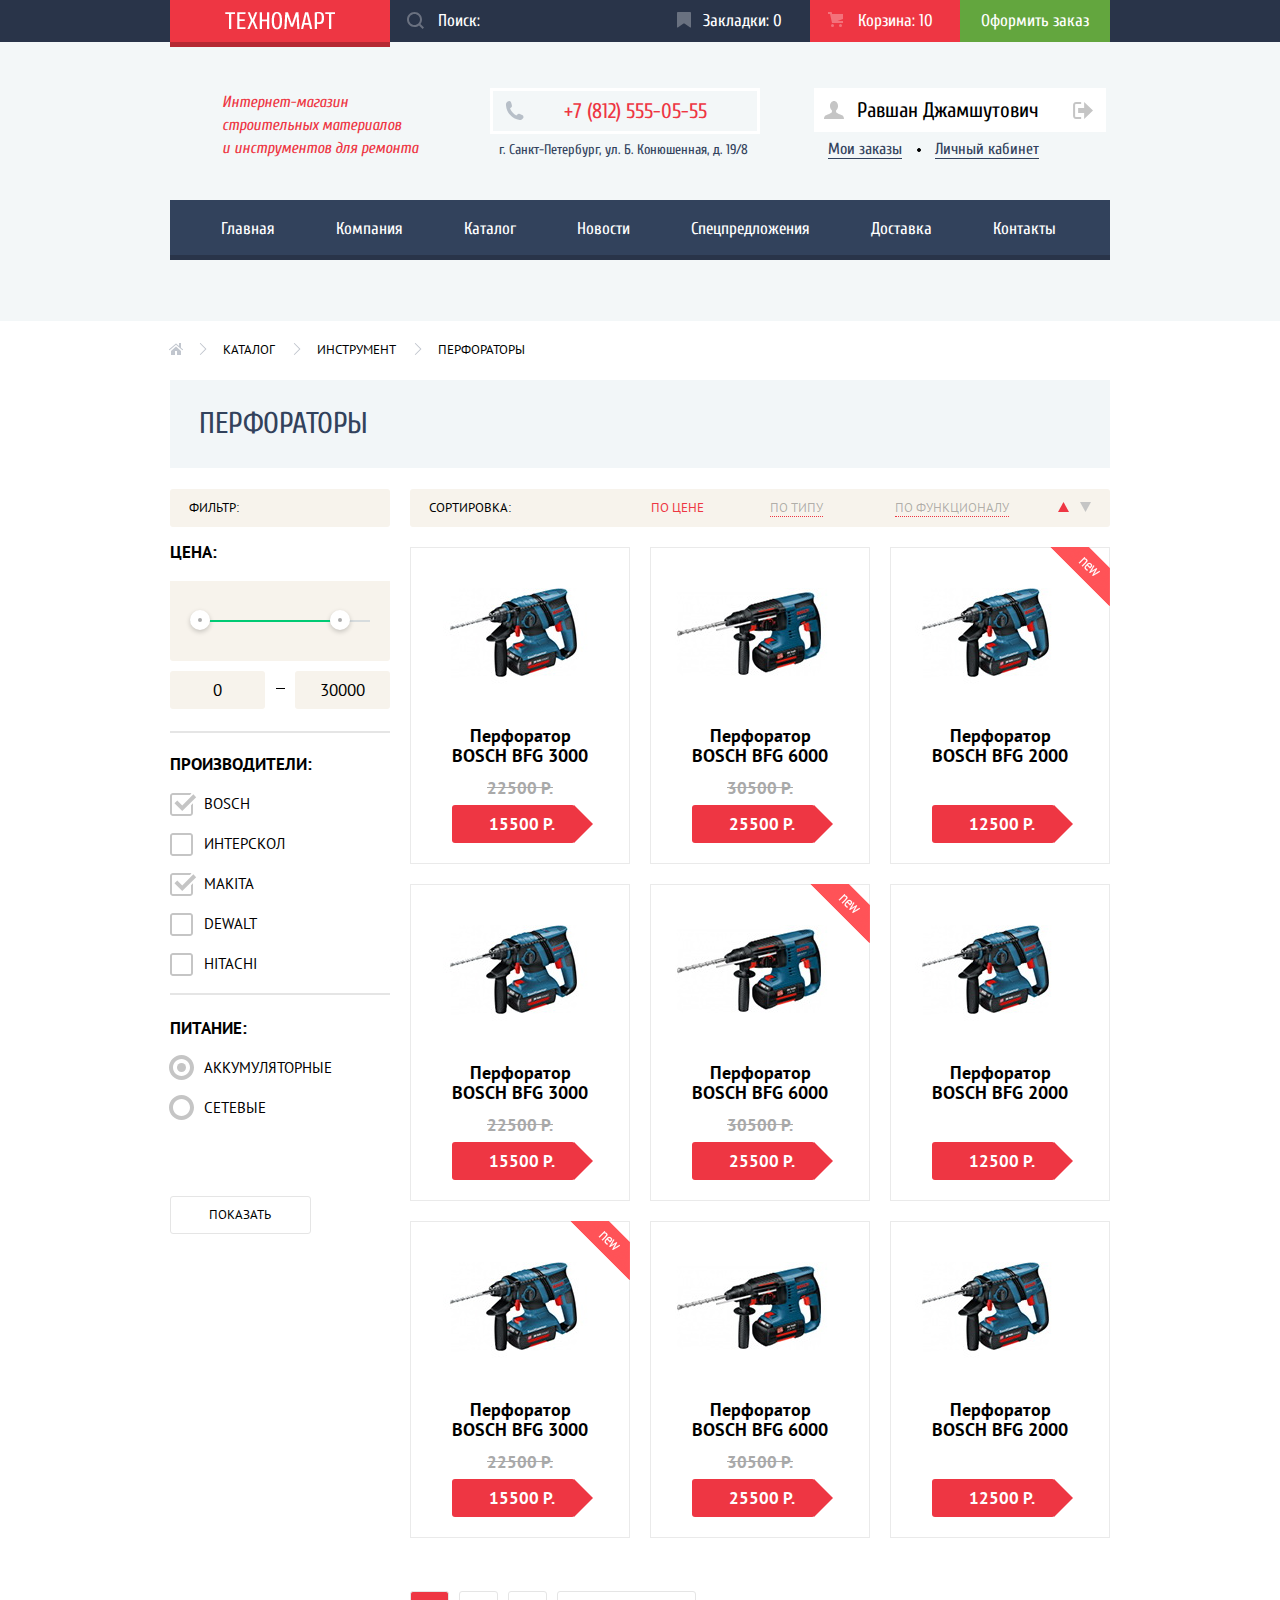
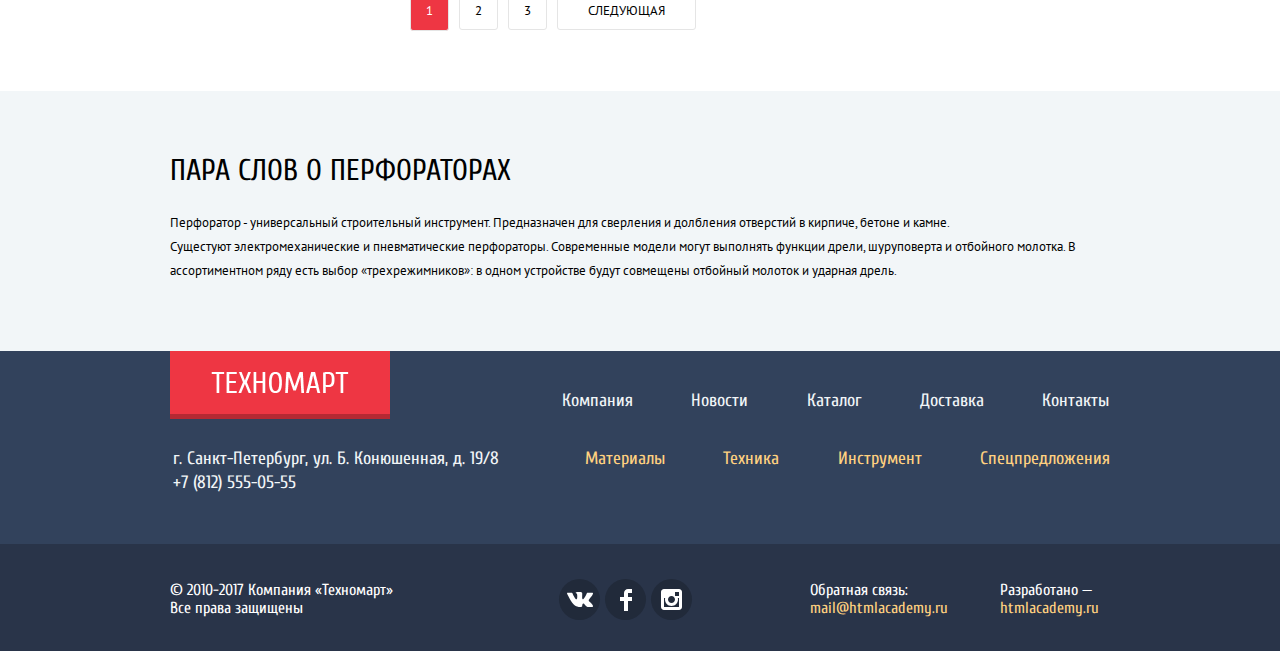
==== commit 7898628f: "Исправление ошибок" ====
--- a/catalog.html
+++ b/catalog.html
@@ -3,10 +3,13 @@
 
 <head>
   <meta charset="UTF-8">
+  <meta name="format-detection" content="telephone=no">
   <meta http-equiv="X-UA-Compatible" content="ie=edge">
-  <link href="https://fonts.googleapis.com/css?family=Cuprum:400,400i,700|PT+Sans:400,700&amp;subset=cyrillic" rel="stylesheet">
-  <link rel="stylesheet" href="css/normalize.css">
-  <link rel="stylesheet" href="css/style.css">
+  <link href="https://fonts.googleapis.com/css?family=PT+Sans:400,700&amp;subset=cyrillic" rel="stylesheet">
+  <link href="https://fonts.googleapis.com/css?family=Cuprum:400,400i,700&amp;subset=cyrillic" rel="stylesheet">
+  <link rel="stylesheet" href="css/min.normalize.css">
+  <link rel="stylesheet" href="css/min.style.css">
+  <!-- <link rel="stylesheet" href="css/style.css"> -->
   <title>Перфораторы</title>
 </head>
 
@@ -67,8 +70,7 @@
             <h1 class="header-slogan">Интернет-магазин строительных материалов и&nbsp;инструментов для ремонта</h1>
           </div>
           <div class="header-contacts">
-            <!-- x-ms-format-detection="none" Чтобы EDGE не переопределял стили телефона -->
-            <p class="header-info-phone" x-ms-format-detection="none">+7 (812) 555-05-55</p>
+            <p class="header-info-phone">+7 (812) 555-05-55</p>
             <p class="header-info-address">г. Санкт-Петербург, ул. Б. Конюшенная, д. 19/8</p>
           </div>
           <div class="header-user">
@@ -89,7 +91,6 @@
               	<polygon  points="21,8.5 12.125,0 12.125,6 6.125,6 6.125,11 12.125,11 12.125,17" fill="#c5c5c5" />
               	<path d="M3.106,13.952V3.048c0.018-0.376,0.171-1.057,1.01-1.057h5.027V0H4.116C1.938,0,1.112,1.81,1.087,3.027
               		v10.946C1.112,15.189,1.938,17,4.116,17h5.027v-1.99H4.116C3.277,15.01,3.124,14.327,3.106,13.952z"   fill="#c5c5c5" />
-
               </svg>
               </button>
             </span>
@@ -97,7 +98,6 @@
             <a class="personal-area" href="#">Личный кабинет</a>
           </div>
         </div>
-
 
         <nav class="main-menu">
           <ul class="navigation">
@@ -113,7 +113,6 @@
       </div>
     </div>
   </header>
-
 
   <main class="main-site">
 
@@ -142,7 +141,6 @@
 
         <p class="filter-block">Фильтр:</p>
 
-
         <!-- ФОРМА ПОЛЗУНКА ВЫБОРА ДИАПОЗОНА -->
         <form class="filter-manufacturers" action="https://echo.htmlacademy.ru" method="get">
           <fieldset class="price-filter">
@@ -165,11 +163,11 @@
                 <input class="filter-price-min" id="price-min" type="text" name="minimal" value="0">
               </div>
 
-                <div class="filter-item">
-                  <label class="visually-hidden" for="price-max">Цена до</label>
-                  <input class="filter-price-max" id="price-max" type="text" name="maximal" value="30000">
-              </div>
-                </div>
+              <div class="filter-item">
+                <label class="visually-hidden" for="price-max">Цена до</label>
+                <input class="filter-price-max" id="price-max" type="text" name="maximal" value="30000">
+              </div>
+            </div>
 
           </fieldset>
 
@@ -412,64 +410,61 @@
         <div class="footer-contacts">
           <div class="logo-footer">
             <img class="logo" src="img/logo-footer.png" width="138" height="21" alt="Техномарт">
-
           </div>
-            <!-- x-ms-format-detection="none" Чтобы EDGE не переопределял стили телефона -->
-            <p class="footer-addres" x-ms-format-detection="none">
-              г. Санкт-Петербург, ул. Б. Конюшенная, д. 19/8<br> +7 (812) 555-05-55
-
+          <p class="footer-addres">
+            г. Санкт-Петербург, ул. Б. Конюшенная, д. 19/8<br> +7 (812) 555-05-55
           </p>
+        </div>
+
+        <div class="footer-navigation">
+          <div class="footer-menu-company">
+            <ul class="footer-nav-company">
+              <li>
+                <a class="company-menu" href="#">Компания</a>
+              </li>
+              <li>
+                <a class="company-menu" href="#">Новости</a>
+              </li>
+              <li>
+                <a class="company-menu" href="#">Каталог</a>
+              </li>
+              <li>
+                <a class="company-menu" href="#">Доставка</a>
+              </li>
+              <li>
+                <a class="company-menu" href="#">Контакты</a>
+              </li>
+            </ul>
           </div>
 
-          <div class="footer-navigation">
-            <div class="footer-menu-company">
-              <ul class="footer-nav-company">
-                <li>
-                  <a class="company-menu" href="#">Компания</a>
-                </li>
-                <li>
-                  <a class="company-menu" href="#">Новости</a>
-                </li>
-                <li>
-                  <a class="company-menu" href="#">Каталог</a>
-                </li>
-                <li>
-                  <a class="company-menu" href="#">Доставка</a>
-                </li>
-                <li>
-                  <a class="company-menu" href="#">Контакты</a>
-                </li>
-              </ul>
-            </div>
-
-            <div class="footer-menu-goods">
-              <ul class="footer-nav-goods">
-                <li>
-                  <a class="goods-menu" href="#">Материалы</a>
-                </li>
-                <li>
-                  <a class="goods-menu" href="#">Техника</a>
-                </li>
-                <li>
-                  <a class="goods-menu" href="#">Инструмент</a>
-                </li>
-                <li>
-                  <a class="goods-menu" href="#">Спецпредложения</a>
-                </li>
-              </ul>
-            </div>
+          <div class="footer-menu-goods">
+            <ul class="footer-nav-goods">
+              <li>
+                <a class="goods-menu" href="#">Материалы</a>
+              </li>
+              <li>
+                <a class="goods-menu" href="#">Техника</a>
+              </li>
+              <li>
+                <a class="goods-menu" href="#">Инструмент</a>
+              </li>
+              <li>
+                <a class="goods-menu" href="#">Спецпредложения</a>
+              </li>
+            </ul>
           </div>
         </div>
       </div>
-
-      <div class="footer-bottom">
-        <div class="conteiner footer-bottom-column">
-          <p class="footer-copyright">
-            &copy; 2010-2017 Компания «Техномарт» Все права защищены
-          </p>
-
-          <div class="footer-social">
-            <a class="btn-social btn-vk" href="#" target="_blank"><span class="visually-hidden">ВКонтакте</span>
+    </div>
+
+    <div class="footer-bottom">
+      <div class="conteiner footer-bottom-column">
+        <p class="footer-copyright">
+          &copy; 2010-2017 Компания «Техномарт» Все права защищены
+        </p>
+
+        <div class="footer-social">
+          <a class="btn-social btn-vk" href="#" target="_blank"><span class="visually-hidden">ВКонтакте</span>
             <svg xmlns="http://www.w3.org/2000/svg" xmlns:xlink="http://www.w3.org/1999/xlink" x="0px" y="0px"
           	 width="26px" height="15px" viewBox="0 0 26 15" enable-background="new 0 0 26 15" xml:space="preserve">
             <path fill="#ffffff"             d="M16.138,11.51c0.956-0.309,2.18,2.04,3.483,2.939c0.978,  0.681,1.727,0.534,1.727,0.534l3.473-0.05
@@ -484,13 +479,13 @@
             	c0.224-0.24,0.214-0.691,0.214-0.691S15.172,11.82,16.138,11.51z"/>
             </svg>
           </a>
-            <a class="btn-social btn-fb" href="#" target="_blank"><span class="visually-hidden">Facebook</span>
+          <a class="btn-social btn-fb" href="#" target="_blank"><span class="visually-hidden">Facebook</span>
             <svg xmlns="http://www.w3.org/2000/svg" xmlns:xlink="http://www.w3.org/1999/xlink" x="0px" y="0px"
             	 width="12px" height="22px" viewBox="0 0 12 22" enable-background="new 0 0 12 22" xml:space="preserve">
             <path fill="#FFFFFF" d="M12,4V0H8C5.791,0,4,1.791,4,4v4H0v4h4v10h4V12h4V8H8V4H12z"/>
             </svg>
           </a>
-            <a class="btn-social btn-inst" href="#" target="_blank"><span class="visually-hidden">Instagram</span>
+          <a class="btn-social btn-inst" href="#" target="_blank"><span class="visually-hidden">Instagram</span>
             <svg xmlns="http://www.w3.org/2000/svg" xmlns:xlink="http://www.w3.org/1999/xlink" x="0px" y="0px"
             	 width="21px" height="21px" viewBox="0 0 21 21" enable-background="new 0 0 21 21" xml:space="preserve">
             <path fill="#FFFFFF" d="M18,0H3C1.35,0,0,1.35,0,3v15c0,1.65,1.35,3,3,3h15c1.65,0,3-1.35,3-3V3C21,1.35,19.65,0,18,0z M10.5,7
@@ -498,24 +493,24 @@
             	c0,3.59,2.91,6.5,6.5,6.5s6.5-2.91,6.5-6.5c0-0.517-0.066-1.018-0.181-1.5H18V18z M18,7h-4V3h4V7z"/>
             </svg>
           </a>
-          </div>
-
-          <div class="footer-communication">
-            <p class="footer-feedback">
-              Обратная связь:
-              <a class="get-through" href="#">mail@htmlacademy.ru</a>
-            </p>
-
-            <p class="footer-developed">
-              Разработано &mdash;
-              <a class="cross-site" href="https://htmlacademy.ru/intensive/htmlcss" target="_blank">
+        </div>
+
+        <div class="footer-communication">
+          <p class="footer-feedback">
+            Обратная связь:
+            <a class="get-through" href="#">mail@htmlacademy.ru</a>
+          </p>
+
+          <p class="footer-developed">
+            Разработано &mdash;
+            <a class="cross-site" href="https://htmlacademy.ru/intensive/htmlcss" target="_blank">
                 htmlacademy.ru
               </a>
-            </p>
-          </div>
-
-        </div>
-      </div>
+          </p>
+        </div>
+
+      </div>
+    </div>
   </footer>
 
   <!-- МОДАЛЬНОЕ ОКНО -->
@@ -537,7 +532,7 @@
     </div>
   </section>
 
-  <script src="js/script.js"></script>
+  <script src="js/min.script.js"></script>
 </body>
 
 </html>
--- a/css/min.style.css
+++ b/css/min.style.css
@@ -0,0 +1 @@
+@-webkit-keyframes output{0%{-webkit-transform:translateX(-1500px);transform:translateX(-1500px)}to{-webkit-transform:translateX(0);transform:translateX(0)}}@keyframes output{0%{-webkit-transform:translateX(-1500px);transform:translateX(-1500px)}to{-webkit-transform:translateX(0);transform:translateX(0)}}@-webkit-keyframes outputmap{0%{-webkit-transform:translateY(2100px);transform:translateY(2100px)}to{-webkit-transform:translateY(0);transform:translateY(0)}}@keyframes outputmap{0%{-webkit-transform:translateY(2100px);transform:translateY(2100px)}to{-webkit-transform:translateY(0);transform:translateY(0)}}@-webkit-keyframes shake{0%,to{-webkit-transform:translateX(0);transform:translateX(0)}10%,30%,50%,70%,90%{-webkit-transform:translateX(-10px);transform:translateX(-10px)}20%,40%,60%,80%{-webkit-transform:translateX(10px);transform:translateX(10px)}}@-webkit-keyframes error{0%,to{-webkit-transform:translateY(0);transform:translateY(0)}10%,30%,50%,70%,90%{-webkit-transform:translateY(-10px);transform:translateY(-10px)}20%,40%,60%,80%{-webkit-transform:translateY(10px);transform:translateY(10px)}}@keyframes error{0%,to{-webkit-transform:translateY(0);transform:translateY(0)}10%,30%,50%,70%,90%{-webkit-transform:translateY(-10px);transform:translateY(-10px)}20%,40%,60%,80%{-webkit-transform:translateY(10px);transform:translateY(10px)}}body{min-width:960px;margin:0;padding:0;font-weight:400;font-size:13px;line-height:24px;font-family:"Cuprum",Arial,sans-serif;color:#000;background-color:#fff}.conteiner{width:940px;margin:0 auto}.visually-hidden{position:absolute;width:1px;height:1px;margin:-1px;padding:0;overflow:hidden;border:0;clip:rect(0 0 0 0)}.button{padding:10px 30px;font-size:14px;line-height:18px;color:#fff;text-transform:uppercase;text-decoration:none;background-color:#ee3643;border-radius:3px;cursor:pointer}img{max-width:100%;height:auto}.page-header,.page-header-catalog{min-height:320px;color:#000;background-color:#f3f7f8}.page-header-catalog{margin-bottom:0;border-bottom:1px solid transparent}.page-header-top{height:42px;margin-bottom:46px;background-color:#293449}.page-header-top .conteiner{display:-webkit-box;display:-ms-flexbox;display:flex}.header-logo .logo{padding:12px 55px;background-color:#ee3643;border-bottom:5px solid #b52933}.header-logo .logo:hover{background-color:#ca2c37;border-color:#9a212a}.header-logo .logo:active{background-color:#ba2732;border-color:#8e1e26}.basket,.bookmarks,.goods-section,.search-form{position:relative}.search-form .form-search{-webkit-box-sizing:border-box;box-sizing:border-box;width:270px;min-height:42px;padding-left:48px;font-size:17px;line-height:18px;color:#fff;background-color:transparent;border:0}.icon-search path{width:17px;height:17px;padding:0}.form-search:hover,.form-search:hover+.icon-search path,.icon-search:hover path{background-color:#212a3a;fill:#fff}.form-search:focus+.icon-search path{fill:#ee3643}.basket svg,.bookmarks svg{position:absolute;top:12px;left:17px}.basket svg{left:18px}.basket:hover circle,.basket:hover polygon,.bookmarks:hover path{fill:#fff}.basket:active circle,.basket:active polygon,.bookmarks:active path{fill:rgba(255,255,255,.5)}.basket:hover,.bookmarks:hover{background-color:#212a3a}.basket-in{background-color:#ee3643}.basket-in:hover{background-color:#d54751}.search-form .form-search:focus{-webkit-box-sizing:border-box;box-sizing:border-box;font-size:17px;line-height:18px;color:#000;background-color:#fff}.search-form .form-search::-webkit-input-placeholder{font-size:17px;line-height:18px;color:#fff}.search-form .form-search:-ms-input-placeholder,.search-form .form-search::-ms-input-placeholder{font-size:17px;line-height:18px;color:#fff}.search-form .form-search::placeholder{font-size:17px;color:#fff}.search-form .icon-search{position:absolute;top:12px;left:17px;padding:0;background-color:transparent;border:0}.icon-form{width:17px;height:17px;outline:0;fill:#6a7180}.goods-section{display:-webkit-box;display:-ms-flexbox;display:flex;justify-content:space-between;width:450px;margin:0;padding:0;list-style:none;-webkit-box-pack:justify;-ms-flex-pack:justify}.goods-section li{width:150px;padding:0;text-align:center}.goods-section a{display:block;padding:12px;font-size:17px;line-height:18px;text-align:center;color:#fff}.goods-section .bookmarks{padding-right:10px;padding-left:25px}.goods-section .basket{padding-right:10px;padding-left:30px}.basket:active,.bookmarks:active{color:rgba(255,255,255,.6);background-color:#161d29}.basket-in:active{background-color:#dc2935}.ordering{background-color:#63a63e}.ordering:hover{background-color:#5fbb2d}.ordering:active{color:rgba(255,255,255,.5);background-color:#518534}.header-info{display:-webkit-box;display:-ms-flexbox;display:flex;justify-content:space-between;align-items:flex-start;margin-bottom:38px;-webkit-box-align:start;-webkit-box-pack:justify;-ms-flex-align:start;-ms-flex-pack:justify}.slogan{width:313px}.header-slogan{width:200px;margin:0;padding-top:3px;padding-left:52px;font-weight:400;font-size:16px;line-height:23px;color:#ee3643;font-style:italic}.header-contacts{position:relative;width:313px;padding-left:10px}.header-info-phone{display:inline-block;margin:0 0 4px;padding:10px 50px 9px 71px;font-size:21px;line-height:21px;vertical-align:middle;text-align:center;color:#ee3643;border:3px solid #fff}.header-info-phone::before{content:"";position:absolute;top:13px;left:25px;width:19px;height:19px;background-image:url(../img/svg/icon-phone.svg);background-repeat:no-repeat;background-position:0 0;background-size:19px 19px}.header-info-address{margin:0;padding-left:9px;font-size:14px;color:#32425c}.header-join{-webkit-box-sizing:border-box;box-sizing:border-box;width:313px;padding-top:12px;padding-left:29px}.header-btn{font-size:21px;line-height:21px;color:#000;text-decoration:none;background-color:#fff;border:0}.enter{margin-right:8px;padding:10px 26px 10px 47px;position:relative}.enter svg,.user-name svg{position:absolute;top:14px;left:14px}.enter:hover path,.enter:hover polygon,.user-name:hover svg path{fill:#32425c}.enter:active path,.enter:active polygon{fill:rgba(195,203,210,.3)}.registration{padding:10px 24px 10px 22px}.header-btn:hover{color:#ee3643}.header-btn:active,.header-user .user-name:active{color:rgba(0,0,0,.3)}.user{position:relative}.header-user{width:299px;margin-top:12px;margin-left:14px}.goods-section a,.header-user a{text-decoration:none}.header-user .user-name{position:relative;-webkit-box-sizing:border-box;box-sizing:border-box;padding:10px 67px 10px 43px;font-size:21px;line-height:21px;color:#000;background-color:#fff}.user-name svg{top:13px;left:10px}.user-name:active svg path{fill:#c5c5c5}.btn-logout{position:absolute;top:-17px;right:3px;display:block;padding:14px 10px 10px;background-color:transparent;border:0}.btn-logout svg:hover path,.btn-logout svg:hover polygon{cursor:pointer;fill:#32425c}.btn-logout svg:active path,.btn-logout svg:active polygon{cursor:pointer;fill:#c5c5c5}.header-user .my-order,.header-user .personal-area{position:relative;display:inline-block;margin-top:15px;font-size:16px;line-height:18px;vertical-align:middle;color:#32425c;border-bottom:1px solid #32425c}.my-order{margin-right:30px;margin-left:14px}.personal-area::before{content:"";position:absolute;top:8px;left:-18px;width:2px;height:2px;background-color:#000;border:1px solid #000;border-radius:50%}.header-user .my-order:hover,.header-user .personal-area:hover{color:#ee3643;border-color:#ee3643}.header-user .my-order:active,.header-user .personal-area:active{color:rgba(50,66,92,.3);border-color:rgba(50,66,92,.3)}.main-menu{-ms-flex-direction:column;flex-direction:column;width:940px;margin:0 auto 60px;background-color:#32425c;-webkit-box-direction:normal;-webkit-box-orient:vertical}.main-menu,.main-menu .navigation,.navigation li{display:-webkit-box;display:-ms-flexbox;display:flex}.main-menu .navigation{padding:0;list-style-type:none;margin:0}.navigation li{flex-grow:1;justify-content:center;margin:0 auto;-webkit-box-flex:1;-webkit-box-pack:center;-ms-flex-pack:center;-ms-flex-positive:1}.navigation li:first-child .main-nav{display:-webkit-box;display:-ms-flexbox;display:flex;flex-grow:1;justify-content:center;padding-left:21px;-webkit-box-flex:1;-webkit-box-pack:center;-ms-flex-pack:center;-ms-flex-positive:1}.navigation li:last-child .main-nav{display:-webkit-box;display:-ms-flexbox;display:flex;flex-grow:1;justify-content:center;padding-right:24px;-webkit-box-flex:1;-webkit-box-pack:center;-ms-flex-pack:center;-ms-flex-positive:1}.breadcrumbs,.main-menu .main-nav{display:-webkit-box;display:-ms-flexbox;display:flex}.main-menu .main-nav{padding-top:20px;padding-bottom:18px;font-size:17px;line-height:17px;font-family:"Cuprum",arial;text-align:center;color:#fff;text-decoration:none;background-color:#32425c;border-bottom:5px solid #293449;justify-content:center;align-items:center;width:100%;-webkit-box-align:center;-webkit-box-pack:center;-ms-flex-align:center;-ms-flex-pack:center}.main-menu .main-nav:hover,.service-choice label:hover{background-color:#293449}.main-menu .main-nav:active{color:rgba(255,255,255,.5);background-color:#1d2739;border-color:#1d2739}.breadcrumbs{position:relative;justify-content:space-between;align-items:baseline;width:355px;margin:17px 0 0;padding:0;list-style:none;-webkit-box-align:baseline;-webkit-box-pack:justify;-ms-flex-align:baseline;-ms-flex-pack:justify}.breadcrumbs-current,.breadcrumbs-way{margin-left:11px;font-size:13px;line-height:18px;font-family:"PT Sans",Arial,sans-serif;color:#000;text-transform:uppercase;text-decoration:none}.breadcrumbs-current{cursor:default}.breadcrumbs-home::after,.breadcrumbs-way::before{content:"";position:absolute;top:5px;width:15px;height:15px;background-repeat:no-repeat}.breadcrumbs-home::after{left:-2px;margin-right:5px;background-image:url(../img/svg/icon-home.svg)}.breadcrumbs li{position:relative}.breadcrumbs-way::before{right:-33px;background-image:url(../img/svg/icon-right-small.svg);cursor:default}.promo-top{margin-bottom:54px}.promo-card,.promo-proposals{list-style:none}.promo-card{display:-webkit-box;display:-ms-flexbox;display:flex;justify-content:space-between;width:940px;margin:0 0 20px;padding:0;-webkit-box-pack:justify;-ms-flex-pack:justify}.promo-bid,.promo-data{position:relative;width:300px}.promo-bid::after,.promo-data::after{content:"";position:absolute;top:25px;right:21px;width:90px;height:90px;background-repeat:no-repeat}.color-orange{background-color:#ffbf47}.color-orange::after{background-image:url(../img/svg/icon-1.svg);background-position:24px 6px}.color-blue{background-color:#3bbce3}.color-blue::after{background-image:url(../img/svg/icon-2.svg);background-position:7px 8px}.color-purple{background-color:#dc91d8}.color-purple::after{background-image:url(../img/svg/icon-3.svg);background-position:1px 6px}.color-green{background-color:#8ed78f}.color-green::after{background-image:url(../img/svg/icon-4.svg);background-position:6px 0}.color-lightorange{background-color:#ffc047}.color-lightorange::after{background-image:url(../img/svg/icon-5.svg);background-position:1px 6px}.promo-btn,.promo-title{display:inline-block;color:#fff}.promo-title{margin:21px 5px 12px 23px;font-weight:700;word-wrap:break-word;width:170px;font-size:24px;line-height:30px}.promo-btn{-webkit-box-sizing:border-box;box-sizing:border-box;width:135px;margin-bottom:22px;margin-left:25px;padding-top:10px;padding-bottom:10px;font-size:14px;line-height:18px;text-align:center;text-transform:uppercase;text-decoration:none;background-color:rgba(0,0,0,.1);border-radius:3px}.color-purple .promo-btn{left:22px}.promo-btn:focus,.promo-btn:hover{background-color:rgba(0,0,0,.2)}.promo-btn:active{background-color:rgba(0,0,0,.3)}.promo-slider{position:relative;display:-webkit-box;display:-ms-flexbox;display:flex;flex-wrap:wrap;min-width:620px;height:266px;background-color:#a9a4a4;-ms-flex-wrap:wrap}.slider-list{margin:0;padding:0;list-style:none}.slide{position:relative;display:none}.product-1:checked~.slider-list .slide2,.product-2:checked~.slider-list .slide1{display:block}.product-1:checked~.slider-controls .btn-next,.product-2:checked~.slider-controls .btn-return{background-color:red}.btn-nav,.slider-controls{position:absolute;z-index:20}.slider-controls{left:315px;font-size:0;top:220px}.slider-controls label{display:inline-block;width:6px;height:6px;margin-right:10px;vertical-align:top;background-color:#fff;border:2px solid #fff;border-radius:50%;cursor:pointer}.btn-nav{top:0;width:100px;height:266px;margin:0;padding:0;background-color:transparent;border:0;outline:0}.btn-next{right:0}.btn-next::before,.btn-return::after{content:"";position:absolute;top:-108px;width:22px;height:40px;background-repeat:no-repeat}.btn-next::before{right:-297px;background-image:url(../img/svg/icon-right.svg)}.btn-return::after{left:-292px;background-image:url(../img/svg/icon-left.svg)}.promo-bottom{display:-webkit-box;display:-ms-flexbox;display:flex;justify-content:space-between;-webkit-box-pack:justify;-ms-flex-pack:justify}.promo-proposals{margin:0;padding:0}.color-green{margin-bottom:20px}.promo-slider .promo-name{position:absolute;top:23px;left:24px;margin:0;font-weight:700;font-size:36px;line-height:36px;color:#fff;text-transform:uppercase}.promo-slider .promo-description{position:absolute;top:61px;left:25px;min-width:300px;margin:0;font-size:18px;line-height:24px;color:#fff}.button-slide{position:absolute;bottom:30px;left:25px;z-index:50;padding:11px 46px 9px 50px}.button:hover{background-color:#ca2c37}.button:active{background-color:#ba2732}.perforator-block{margin-top:18px;margin-bottom:21px;padding:29px;font-weight:400;font-size:30px;line-height:30px;color:#32425c;text-transform:uppercase;letter-spacing:-.5px;background-color:#f2f6f8}.goods-column{display:-webkit-box;display:-ms-flexbox;display:flex;justify-content:space-between;width:940px;-webkit-box-pack:justify;-ms-flex-pack:justify}.filter{width:220px}.filter-goods{width:700px}.filter fieldset,.filter-block{font-family:"PT Sans",Arial,sans-serif}.filter-block{-webkit-box-sizing:border-box;box-sizing:border-box;width:220px;font-weight:400;font-size:13px;line-height:18px;color:#000;text-transform:uppercase;background-color:#f7f3ec;border-radius:3px;margin:0 0 10px;padding:10px 10px 10px 19px}.filter fieldset{margin:0 0 16px;padding:0;border:0;border-bottom:2px solid #e5e5e5}.filter fieldset:last-of-type{margin-top:18px;border:0}.filter legend{margin-bottom:14px;font-weight:700;font-size:17px;line-height:30px;color:#000;text-transform:uppercase}.price-filter-column{position:relative;display:-webkit-box;display:-ms-flexbox;display:flex;flex-wrap:wrap;justify-content:space-between;width:220px;-webkit-box-pack:justify;-ms-flex-pack:justify;-ms-flex-wrap:wrap}.filter-range{position:absolute;top:-15px;left:0}.multiple-rage{position:relative;-webkit-box-sizing:border-box;box-sizing:border-box;width:220px;margin-bottom:10px;padding:40px;background-color:#f7f3ec;border-bottom-right-radius:3px;border-bottom-left-radius:3px}.range,.range::after{position:absolute;top:54px;left:20px;width:180px;height:2px;background-color:#d7dcde}.range::after{content:"";top:0;width:120px;background-color:#00ca74}.ring-range-left::before,.ring-range-right::before{content:"";position:absolute;top:-10px;-webkit-box-sizing:border-box;box-sizing:border-box;width:20px;height:20px;margin:0;padding:0;background-color:#ababab;border:8px solid #fff;border-radius:50%;-webkit-box-shadow:0 2px 5px 0 rgba(0,0,0,.2);box-shadow:0 2px 5px 0 rgba(0,0,0,.2)}.ring-range-left::before{left:0}.ring-range-right::before{left:140px}.filter-price-max,.filter-price-min{position:relative;-webkit-box-sizing:border-box;box-sizing:border-box;width:95px;margin-bottom:22px;padding:10px;font-weight:400;font-size:17px;line-height:18px;font-family:"PT Sans",Arial,sans-serif;text-align:center;color:#000;text-transform:uppercase;background-color:#f7f3ec;border:0;border-radius:3px}.price-filter-column .filter-item:last-child::before{content:"";position:absolute;bottom:42px;left:106px;width:9px;height:1px;background-color:#000}.manufacturer-filter .filter-row,.power-filter .filter-row{margin:0;padding-left:34px;list-style:none}.manufacturer-filter .filter-item,.power-filter .filter-item{margin-bottom:16px}.manufacturer-filter label,.power-filter label{position:relative;font-weight:400;font-size:15px;line-height:20px;font-family:"PT Sans",Arial,sans-serif;color:#000;text-transform:uppercase}.filter-checkbox::before{content:"";position:absolute;top:-1px;left:-34px;width:23px;height:23px;background-image:url(../img/svg/checkbox-off.svg);background-repeat:no-repeat;background-position:50% 50%}.filter-input-checkbox:checked+.filter-checkbox::before{width:27px;height:23px;background-image:url(../img/svg/checkbox-on.svg);background-repeat:no-repeat;background-position:50% 50%}.filter-manufacturers .power-filter{margin-bottom:59px}.filter-radio::before{content:"";position:absolute;top:-3px;left:-35px;width:25px;height:25px;background-image:url(../img/svg/radio-off.svg);background-repeat:no-repeat;background-position:50% 50%}.filter-input-radio:checked+.filter-radio::before{background-image:url(../img/svg/radio-on.svg);background-repeat:no-repeat;background-position:50% 50%}.filter-manufacturers .btn-filter{padding:9px 39px 9px 38px;font-weight:400;font-size:13px;line-height:18px;font-family:"PT Sans",Arial,sans-serif;color:#000;text-transform:uppercase;background-color:transparent;border:1px solid #e5e5e5;border-radius:3px;cursor:pointer}.filter-manufacturers .btn-filter:hover{border-color:#bdc6ca;outline:0}.filter-manufacturers .btn-filter:active{border-color:#ee3643}.filter-goods .sort,.filter-goods .sorting,.filter-goods .sorting-btn{display:-webkit-box;display:-ms-flexbox;display:flex;align-items:baseline;-webkit-box-align:baseline;-ms-flex-align:baseline}.filter-goods .sort{justify-content:space-between;margin-bottom:20px;background-color:#f7f3ec;border-radius:3px;-webkit-box-pack:justify;-ms-flex-pack:justify}.filter-sort,.sorting a{font-weight:400;font-size:13px;font-family:"PT Sans",Arial,sans-serif;text-transform:uppercase}.filter-sort{margin-right:140px;padding-top:10px;padding-bottom:10px;padding-left:19px;line-height:18px;color:#000}.filter-goods .sorting,.filter-goods .sorting-btn{padding:0;list-style:none}.filter-goods .sorting-btn{margin:0}.filter-goods .sorting{justify-content:space-between;width:370px;margin:0 53px 0 0;-webkit-box-pack:justify;-ms-flex-pack:justify}.filter-goods .sorting-btn{justify-content:space-around;width:75px;-ms-flex-pack:distribute}.sorting li{width:130px}.sorting a{display:inline;color:rgba(0,0,0,.3);text-decoration:none;border-bottom:1px dotted #ee3643}.sorting .sorting-item:first-child{margin-right:-7px}.choice-filter:hover{color:#000;border-bottom-style:solid}.sorting-btn .choice-filter{margin-left:-23px;font-size:0;border:0}.btn-down svg,.btn-up svg{width:11px;height:10px;cursor:pointer;fill:#c5c5c5}.btn-up svg{margin-right:20px}.btn-down:hover svg,.btn-up:hover svg{fill:#231f20}.sort-active svg,.sort-active:hover svg{fill:#ee3643}.sorting-btn .choice-filter:hover{color:#000;border:0}.sorting-item .sort-active{color:#ee3643;border:0;cursor:default}.sorting-item .sort-active:hover{color:#ee3643;border:0}.header-goods,.header-manufacturers{position:relative;margin-top:2px;margin-bottom:19px}.manufacturers .title-block,.popular-goods .title-block{margin:0;font-weight:400;font-size:30px;line-height:30px;color:#32425c;text-transform:uppercase;background-color:#f9f5f0;padding-top:29px;padding-bottom:30px;padding-left:28px}.manufacturers .title-block{padding-left:24px}.button-popular{position:absolute;top:23px;right:24px;padding:10px 55px}.button-manufacturers{position:absolute;top:25px;right:25px;padding:10px 68px}.card-product,.cards-manufacturers{list-style:none}.conteiner-card-product{width:940px;margin:0;padding:0}.card-product{display:-webkit-box;display:-ms-flexbox;display:flex;flex-wrap:wrap;width:960px;margin:0 0 0 -20px;padding:0;-ms-flex-wrap:wrap}.card{position:relative;width:218px;margin-bottom:20px;font-weight:700;font-family:"PT Sans",Arial,sans-serif;text-align:center;border:1px solid #eaeaea}.card-product .card{margin-left:20px}.card:focus,.card:hover{border-color:transparent;-webkit-box-shadow:0 10px 30px 0 rgba(41,52,73,.5),0 9px 10px 0 rgba(41,52,73,.5);box-shadow:0 10px 30px 0 rgba(41,52,73,.5),0 9px 10px 0 rgba(41,52,73,.5)}.card img{width:218px;height:168px}.card .name-goods,.old-price{display:inline-block;vertical-align:middle}.card .name-goods{width:160px;margin-top:2px;margin-bottom:10px;padding:0 25px;min-height:40px;font-size:18px;line-height:20px;color:#000;text-decoration:none}.old-price{min-height:20px;font-size:17px;line-height:18px;color:#a9a9a9;text-decoration:line-through;cursor:default}.hidden-price{visibility:hidden}.actual-price{position:relative;display:block;width:80px;margin-top:5px;margin-bottom:20px;margin-left:41px;padding:10px 13px 10px 30px;font-size:17px;line-height:18px;color:#fff;background-color:#ee3643;border-radius:3px;cursor:default}.actual-price::after{content:"";position:absolute;top:0;right:-37px;width:0;height:0;border:19px solid #fff;border-left-color:#ee3643}.new{position:absolute;top:-1px;right:-1px;z-index:15;width:60px;height:60px;font-size:0;background:url(../img/new-flag.png);background-repeat:no-repeat;background-position:0 0}.new-promo{top:0;right:0}.prompting{position:absolute;top:0;left:0;z-index:10;display:none;width:218px;height:88px;padding:40px 0;background-color:rgba(255,255,255,.9)}.card:hover .prompting,.prompting a{display:block}.prompting a{width:129px;margin:2px auto 12px;padding:7px 0;font-size:14px;line-height:18px;font-family:"Cuprum",Arial,sans-serif;text-transform:uppercase;text-decoration:none}.prompting .btn-buy{padding:11px 2px 5px 6px;color:#fff;background-color:#63a63e;border-radius:3px;-webkit-box-shadow:0 3px 0 0 #367315;box-shadow:0 3px 0 0 #367315}.prompting .btn-buy:focus,.prompting .btn-buy:hover{background-color:#5fbb2d}.prompting .btn-buy:active{background-color:#518534}.prompting .btn-basket{padding:9px 0 5px;color:#32425c;border:3px solid #63a63e;border-radius:3px}.prompting .btn-basket:focus,.prompting .btn-basket:hover{color:#32425c;border-color:#32425c;outline:0}.prompting .btn-basket:active{color:rgba(50,66,92,.3);border-color:rgba(50,66,92,.3)}.card-goods-catalog{width:700px;margin:0;padding:0}.product-column{display:-webkit-box;display:-ms-flexbox;display:flex;flex-wrap:wrap;width:720px;margin-right:0;margin-left:-20px;padding:0;list-style:none;-ms-flex-wrap:wrap}.product-column .card{margin-bottom:20px;margin-left:20px}.manufacturers{margin-bottom:66px}.conteiner-cards-manufacturers{width:940px;margin:0;padding:0}.cards-manufacturers,.toggle{display:-webkit-box;display:-ms-flexbox;display:flex;padding:0}.cards-manufacturers{flex-wrap:wrap;width:960px;margin-left:-20px;-ms-flex-wrap:wrap}.cards-manufacturers img,.cards-manufacturers li{-webkit-box-sizing:border-box;box-sizing:border-box;width:220px;height:145px}.cards-manufacturers li{margin-bottom:20px;margin-left:20px}.cards-manufacturers img{border:1px solid #eaeaea}.title-manufacturer:hover img{border:transparent;-webkit-box-shadow:0 8px 30px 0 rgba(41,52,73,.5);box-shadow:0 8px 30px 0 rgba(41,52,73,.5)}.title-manufacturer:active img{opacity:.3}.toggle{align-items:baseline;margin:33px 0 60px;list-style:none;-webkit-box-align:baseline;-ms-flex-align:baseline}.btn-toggle{text-decoration:none}.btn-toggle,.toggle-current{margin-right:10px;padding:10px 15px;font-weight:400;font-size:13px;line-height:18px;font-family:"PT Sans",Arial,sans-serif;text-transform:uppercase;border:1px solid #e5e5e5;border-radius:3px}.btn-toggle{color:#000}.toggle-current{color:#fff;background-color:#ee3643;cursor:default}.toggle .next{padding:10px 30px}.btn-toggle:focus,.btn-toggle:hover{border-color:#bdc6ca;outline:0}.btn-toggle:active{border-color:#ee3643}.service{min-height:521px;margin-bottom:82px;background-color:#f4f8f9;border-top:1px solid transparent}.service-title{margin:64px 0 27px;font-size:30px;line-height:30px;color:#000;text-transform:uppercase;letter-spacing:-1px}.service-description{width:400px;margin:0 0 68px;font-size:13px;line-height:24px;font-family:"PT Sans",Arial,sans-serif;color:#000}.service-choice{position:relative;display:-webkit-box;display:-ms-flexbox;display:flex;-ms-flex-direction:column;flex-direction:column;width:240px;margin:0;padding:0;list-style:none;-webkit-box-direction:normal;-webkit-box-orient:vertical}.service-choice::after{content:"";position:absolute;top:-47px;right:0;width:10px;height:279px;background-image:url(../img/line-shadow.png);background-repeat:no-repeat}.service-choice label{display:block;-webkit-box-sizing:border-box;box-sizing:border-box;width:240px;padding-top:12px;padding-bottom:17px;padding-left:22px;font-size:21px;line-height:30px;color:#fff;text-decoration:none;background-color:#32425c;border-top:1px solid #4d637b;border-bottom:1px solid #293449}.service-slider-card{display:none}.products-1:checked~.slider-list .service-delivery,.products-2:checked~.slider-list .service-warranty,.products-3:checked~.slider-list .service-credit{display:block}.products-1:checked~.service-choice label[for=products-1],.products-2:checked~.service-choice label[for=products-2],.products-3:checked~.service-choice label[for=products-3]{color:#32425c;background-color:#fff;border-color:#fff}.carousel{display:-webkit-box;display:-ms-flexbox;display:flex;justify-content:space-between;width:940px;-webkit-box-pack:justify;-ms-flex-pack:justify}.service-slider-card{position:relative;z-index:20;width:620px}.service-slider-card::after{content:"";position:absolute;top:0;right:10px;z-index:-1;width:500px;height:300px;background-repeat:no-repeat}.service-delivery::after{background-image:url(../img/delivery.png);background-position:41px 23px}.service-warranty::after{background-image:url(../img/guarantee.png);background-position:41px 0}.service-credit::after{background-image:url(../img/credit.png);background-position:31px 0}.service-delivery p{width:260px;margin:0}.service-warranty p{width:340px;margin:0}.service-credit p{width:260px;margin:0 0 31px}.slider-title{margin:-3px 0 24px;font-size:36px;line-height:36px;color:#32425c;text-transform:uppercase}.service-slider p{font-size:13px;line-height:24px;color:#000}.btn-credit{padding:10px 35px}.about-us{display:-webkit-box;display:-ms-flexbox;display:flex;justify-content:space-between;-webkit-box-pack:justify;-ms-flex-pack:justify}.company{width:540px}.contacts{width:300px}.title-about{margin:-3px 0 27px;padding:0;font-size:30px;line-height:30px;color:#000;text-transform:uppercase;letter-spacing:-1px}.company p,.contacts p{font-size:13px;line-height:24px;font-family:"PT Sans",Arial,sans-serif}.company p{margin-top:23px}.contacts p{width:195px;margin-bottom:30px}.delivery-list{margin-bottom:33px;padding-left:36px;list-style:none}.delivery-list li{position:relative;margin-top:17px;font-size:18px;line-height:24px}.delivery-list li::before{content:"";position:absolute;top:11px;left:-36px;width:25px;height:2px;background-image:url(../img/line.png);background-repeat:no-repeat;background-position:0 0}.contacts-btn,.delivery-btn{display:inline-block;padding:10px 40px;text-align:center}.contacts img{margin-bottom:31px}.contacts-btn{padding:10px 59px 10px 64px}.drill-presses{min-height:190px;margin:0;padding:0 0 68px;background-color:#f2f6f8;border-top:1px solid transparent}.about-drill{margin-top:64px;font-weight:400;font-size:30px;line-height:30px;color:#000;text-transform:uppercase}.drill-presses p{margin-bottom:0;font-weight:400;font-size:13px;line-height:24px;font-family:"PT Sans",Arial,sans-serif;color:#000}.main-footer{margin-top:86px}.main-footer-catalog{margin-top:0}.footer-top{min-height:193px;background-color:#32425c}.footer-navigation ul,.footer-top-column{display:-webkit-box;display:-ms-flexbox;display:flex}.footer-contacts{width:380px}.footer-navigation{width:560px}.main-footer .logo{padding:21px 41px;background-color:#ee3643;border-bottom:5px solid #b52933}.footer-addres{margin-top:20px;padding-left:3px;font-size:18px;line-height:24px;color:#f1f5f7}.footer-navigation ul{flex-wrap:wrap;justify-content:space-between;margin:0;list-style:none;-webkit-box-pack:justify;-ms-flex-pack:justify;-ms-flex-wrap:wrap}.footer-navigation .footer-nav-company{width:547px;margin-top:26px;padding:12px}.footer-nav-company li{min-width:50px}.footer-nav-company a{color:#f1f5f7;text-decoration:none}.footer-navigation .footer-nav-goods{margin-top:21px;padding-left:35px}.footer-nav-company a,.footer-nav-goods a{font-size:18px;line-height:24px}.footer-nav-company a:hover{border-bottom:1px solid #f1f5f7}.footer-nav-goods a:hover{border-bottom:1px solid #ffd180}.footer-nav-company a:active{color:rgba(241,245,247,.5);border:0}.footer-nav-goods a:active{color:rgba(255,209,128,.5);border:0}.footer-bottom{min-height:107px;background-color:#293449}.footer-bottom-column{display:-webkit-box;display:-ms-flexbox;display:flex;justify-content:space-between;align-items:center;width:940px;padding-top:21px;-webkit-box-align:center;-webkit-box-pack:justify;-ms-flex-align:center;-ms-flex-pack:justify}.footer-copyright{width:236px;margin:0;font-size:16px;line-height:18px;text-align:left;color:#fff}.footer-social{flex-wrap:wrap;justify-content:space-between;width:138px;margin:0 10px 0 50px;padding:2px 0 0;-webkit-box-pack:justify;-ms-flex-pack:justify;-ms-flex-wrap:wrap}.footer-communication,.footer-social,.footer-social .btn-social{display:-webkit-box;display:-ms-flexbox;display:flex}.footer-social .btn-social{flex-wrap:wrap;align-items:center;height:41px;margin-right:5px;text-decoration:none;background-color:#212a3a;border-radius:50%;-webkit-box-align:center;-ms-flex-align:center;-ms-flex-wrap:wrap;justify-content:center;width:41px;-webkit-box-pack:center;-ms-flex-pack:center}.footer-social .btn-social:active,.footer-social .btn-social:hover{background-color:#ee3643;-webkit-transition:.3s ease;-o-transition:.3s ease;transition:.3s ease}.footer-communication{justify-content:space-between;width:300px;-webkit-box-pack:justify;-ms-flex-pack:justify}.footer-developed,.footer-feedback{display:block;padding:0;font-size:16px;line-height:18px;text-align:left;color:#fff}.footer-developed,.footer-feedback,.form-feedback input{-webkit-box-sizing:border-box;box-sizing:border-box;width:150px}.footer-developed{width:110px;margin-left:10px}.footer-developed a,.footer-feedback a,.footer-nav-goods a{color:#ffd180;text-decoration:none}.footer-developed a:hover,.footer-feedback a:hover{border-bottom:1px solid #ffd180}.footer-developed a:active,.footer-feedback a:active{color:#ee3643;border:0}.feedback-window{position:fixed;bottom:150px;left:50%;z-index:100;display:none;width:620px;margin-left:-310px;background-color:#fff;border-top:5px solid #ee3643;-webkit-box-shadow:0 20px 40px rgba(0,0,0,.7),0 -10px 20px -12px rgba(0,0,0,.7);box-shadow:0 20px 40px rgba(0,0,0,.7),0 -10px 20px -12px rgba(0,0,0,.7)}.feedback-window-show{display:block;-webkit-animation:output .7s;animation:output .7s}.form-colunm{display:-webkit-box;display:-ms-flexbox;display:flex;justify-content:space-between;width:460px;margin:25px auto 0;-webkit-box-pack:justify;-ms-flex-pack:justify}.feedback-item label{display:block;margin-bottom:10px;font-size:18px;line-height:18px;color:#000}.feedback-center{width:460px;margin:0 auto}.form-feedback input{width:220px;padding:10px}.form-feedback input::-webkit-input-placeholder,.form-feedback textarea::-webkit-input-placeholder{font-size:13px;line-height:18px;color:#a9a9a9}.form-feedback input:-ms-input-placeholder,.form-feedback input::-ms-input-placeholder,.form-feedback textarea:-ms-input-placeholder,.form-feedback textarea::-ms-input-placeholder{font-size:13px;line-height:18px;color:#a9a9a9}.form-feedback input::placeholder,.form-feedback textarea::placeholder{font-size:13px;line-height:18px;color:#a9a9a9}.form-feedback textarea{padding-top:5px;padding-left:10px}.form-feedback input,.form-feedback textarea{border:2px solid #dee3e4;border-radius:3px}.form-feedback input:hover,.form-feedback textarea:hover{border-color:#b5b5b5}.form-feedback input:focus,.form-feedback textarea:focus{border-color:#ee3643;outline:0}.feedback-bottom{position:relative;height:112px;margin-top:37px;background-color:#f4f4f4}.button-feedback{position:absolute;top:35px;left:80px;width:460px;margin:0 auto;padding:10px;border:0}.letter-feedback{-webkit-box-sizing:border-box;box-sizing:border-box;width:460px}.modal-error{-webkit-animation:error .8s;animation:error .8s}.map-window{position:fixed;bottom:100px;left:50%;z-index:50;display:none;width:940px;margin-left:-470px;line-height:0;-webkit-box-shadow:0 0 16px 0 rgba(0,0,0,.5);box-shadow:0 0 16px 0 rgba(0,0,0,.5)}.map-window-show{display:block;-webkit-animation:outputmap .7s;animation:outputmap .7s}.map-window img{position:absolute;top:0;left:0;z-index:1;margin:0}.map-window iframe{position:relative;z-index:2;border:0}.modal-add-goods{position:fixed;top:100px;left:50%;z-index:50;display:none;width:620px;margin-left:-310px;background-color:#fff;border-top:5px solid #ee3643;-webkit-box-shadow:0 20px 40px rgba(0,0,0,.5);box-shadow:0 20px 40px rgba(0,0,0,.5)}.modal-add-show{display:block}.add-goods-center{width:460px;margin:0 auto}.add-goods{position:relative;font-size:30px;line-height:30px}.add-goods::before{content:"";position:absolute;top:-20px;left:-112px;width:67px;height:67px;background-image:url(../img/svg/added.svg);background-repeat:no-repeat;background-position:50% 50%}.top-add-goods{-webkit-box-sizing:border-box;box-sizing:border-box;height:170px;padding-top:70px;padding-left:115px}.bottom-add-goods{height:112px;background-color:#f1f1f1;border-top:1px solid transparent}.add-goods-column{display:-webkit-box;display:-ms-flexbox;display:flex;justify-content:space-between;width:460px;margin-top:37px;-webkit-box-pack:justify;-ms-flex-pack:justify}.bottom-add-goods a{width:220px;font-size:14px;line-height:18px;text-align:center;text-transform:uppercase;text-decoration:none;border-radius:3px}.btn-continue,.btn-place-order{padding-top:10px;padding-bottom:10px}.btn-place-order{margin-right:20px;color:#fff;background-color:#ee3643}.btn-continue{color:#000;background-color:#fff}.modal-close{position:absolute;top:7px;right:4px;z-index:20;width:21px;height:21px;background-color:transparent;border:0;cursor:pointer}.modal-close::after,.modal-close::before{content:"";position:absolute;top:9px;left:1px;width:19px;height:3px;background:#ee3643}.modal-close::before{-webkit-transform:rotate(45deg);-ms-transform:rotate(45deg);transform:rotate(45deg)}.modal-close::after{-webkit-transform:rotate(-45deg);-ms-transform:rotate(-45deg);transform:rotate(-45deg)}--- a/css/style.css
+++ b/css/style.css
@@ -13,8 +13,8 @@
   background-color: #ffffff;
 }
 
+/*Центровка*/
 .conteiner {
-  /*центровка*/
   width: 940px;
   margin: 0 auto;
 }
@@ -49,19 +49,17 @@
   cursor: pointer;
 }
 
-
 /*Не дает картинкам вываливаться за пределы блока*/
 img {
   max-width: 100%;
   height: auto;
 }
 
-
 /**************** HEADER ****************/
 
 .page-header {
   min-height: 320px;
-  margin-bottom: 59px;
+  /* margin-bottom: 59px; */
 
   color: #000000;
 
@@ -70,10 +68,12 @@
 
 .page-header-catalog {
   min-height: 320px;
+  margin-bottom: 0;
 
   color: #000000;
 
   background-color: #f3f7f8;
+  border-bottom: 1px solid transparent;
 }
 
 .page-header-top {
@@ -219,7 +219,6 @@
 
 .search-form .form-search::placeholder {
   font-size: 17px;
-  line-height: 18px;
   color: #ffffff;
 }
 
@@ -319,7 +318,7 @@
   display: flex;
   justify-content: space-between;
   align-items: flex-start;
-  margin-bottom: 39px;
+  margin-bottom: 38px;
 
   -webkit-box-align: start;
   -webkit-box-pack: justify;
@@ -582,47 +581,98 @@
 
 /* МЕНЮ НАВИГАЦИИ */
 
+.main-menu {
+  display: -webkit-box;
+  display: -ms-flexbox;
+  display: flex;
+  -ms-flex-direction: column;
+      flex-direction: column;
+  width: 940px;
+  margin: 0 auto;
+  margin-bottom: 60px;
+
+  background-color: #32425c;
+
+  -webkit-box-direction: normal;
+  -webkit-box-orient: vertical;
+}
+
 .main-menu .navigation {
   display: -webkit-box;
   display: -ms-flexbox;
   display: flex;
-      flex-wrap: wrap;
-  justify-content: space-between;
-  align-content: stretch;
-  width: 940px;
-  margin: 0;
-  padding-left: 0;
-
-  list-style: none;
-
-  -webkit-box-pack: justify;
-  -ms-flex-line-pack: stretch;
-  -ms-flex-pack: justify;
-  -ms-flex-wrap: wrap;
+  margin: 0;
+  padding: 0;
+
+  list-style-type: none;
 }
 
 .navigation li {
+  display: -webkit-box;
+  display: -ms-flexbox;
+  display: flex;
   flex-grow: 1;
-  flex-shrink: 0;
-  min-width: 127px;
+  justify-content: center;
+  margin: 0 auto;
 
   -webkit-box-flex: 1;
-  -ms-flex-negative: 0;
+  -webkit-box-pack: center;
+  -ms-flex-pack: center;
   -ms-flex-positive: 1;
 }
 
+.navigation li:first-child .main-nav {
+  display: -webkit-box;
+  display: -ms-flexbox;
+  display: flex;
+  flex-grow: 1;
+  justify-content: center;
+  padding-left: 21px;
+
+  -webkit-box-flex: 1;
+  -webkit-box-pack: center;
+  -ms-flex-pack: center;
+  -ms-flex-positive: 1;
+}
+
+.navigation li:last-child .main-nav {
+  display: -webkit-box;
+  display: -ms-flexbox;
+  display: flex;
+  flex-grow: 1;
+  justify-content: center;
+  padding-right: 24px;
+
+  -webkit-box-flex: 1;
+  -webkit-box-pack: center;
+  -ms-flex-pack: center;
+  -ms-flex-positive: 1;
+}
+
 .main-menu .main-nav {
-  display: block;
-  padding: 19px;
+  display: -webkit-box;
+  display: -ms-flexbox;
+  display: flex;
+  justify-content: center;
+  align-items: center;
+  width: 100%;
+  padding-top: 20px;
+  padding-bottom: 18px;
 
   font-size: 17px;
   line-height: 17px;
+  font-family: "Cuprum", arial;
   text-align: center;
   color: #ffffff;
   text-decoration: none;
 
   background-color: #32425c;
   border-bottom: 5px solid #293449;
+
+  -webkit-box-align: center;
+  -webkit-box-pack: center;
+  -ms-flex-align: center;
+  -ms-flex-pack: center;
 }
 
 .main-menu .main-nav:hover {
@@ -647,7 +697,7 @@
   align-items: baseline;
   width: 355px;
   margin: 0;
-  margin-top: 18px;
+  margin-top: 17px;
   padding: 0;
 
   list-style: none;
@@ -709,7 +759,7 @@
 /**************** PROMO BLOCK ****************/
 
 .promo-top {
-  margin-bottom: 45px;
+  margin-bottom: 54px;
 }
 
 .promo-card,
@@ -735,10 +785,7 @@
 .promo-bid {
   position: relative;
 
-  -webkit-box-sizing: border-box;
-          box-sizing: border-box;
   width: 300px;
-  height: 123px;
 }
 
 .promo-data::after,
@@ -746,7 +793,7 @@
   content: "";
   position: absolute;
   top: 25px;
-  right: 20px;
+  right: 21px;
 
   width: 90px;
   height: 90px;
@@ -800,28 +847,27 @@
 }
 
 .promo-title {
-  position: absolute;
-  top: 21px;
-  left: 22px;
-
-  margin: 0;
+  display: inline-block;
+  width: 170px;
+  margin-top: 21px;
+  margin-right: 5px;
+  margin-bottom: 12px;
+  margin-left: 23px;
 
   font-weight: bold;
   font-size: 24px;
   line-height: 30px;
   color: #ffffff;
+  word-wrap: break-word;
 }
 
 .promo-btn {
-  position: absolute;
-  top: 63px;
-  left: 25px;
-
-  display: block;
+  display: inline-block;
   -webkit-box-sizing: border-box;
           box-sizing: border-box;
   width: 135px;
-  margin: 0;
+  margin-bottom: 22px;
+  margin-left: 25px;
   padding-top: 10px;
   padding-bottom: 10px;
 
@@ -858,7 +904,11 @@
   display: -ms-flexbox;
   display: flex;
       flex-wrap: wrap;
+      flex-wrap: wrap;
   min-width: 620px;
+  height: 266px;
+
+  background-color: #a9a4a4;
 
   -ms-flex-wrap: wrap;
 }
@@ -876,20 +926,20 @@
   display: none;
 }
 
-#product-1:checked ~ .slider-list #slide1,
-#product-2:checked ~ .slider-list #slide2 {
+.product-1:checked ~ .slider-list .slide2,
+.product-2:checked ~ .slider-list .slide1 {
   display: block;
 }
 
-#product-1:checked ~ .slider-controls label[for="product-1"],
-#product-2:checked ~ .slider-controls label[for="product-2"] {
+.product-1:checked ~ .slider-controls .btn-next,
+.product-2:checked ~ .slider-controls .btn-return {
   background-color: red;
 }
 
 .slider-controls {
   position: absolute;
   top: 220px;
-  left: 295px;
+  left: 315px;
   z-index: 20;
 
   font-size: 0;
@@ -897,8 +947,8 @@
 
 .slider-controls label {
   display: inline-block;
-  width: 7px;
-  height: 7px;
+  width: 6px;
+  height: 6px;
   margin-right: 10px;
 
   vertical-align: middle;
@@ -913,6 +963,7 @@
 .btn-nav {
   position: absolute;
   top: 0;
+  z-index: 20;
 
   width: 100px;
   height: 266px;
@@ -928,29 +979,27 @@
   right: 0;
 }
 
-.btn-nav::before {
+.btn-next::before {
   content: "";
   position: absolute;
+  top: -108px;
+  right: -297px;
 
   width: 22px;
   height: 40px;
-}
-
-.btn-nav:focus::before {
-  outline: 2px solid #48a8c0;
-}
-
-.btn-next::before {
-  top: 114px;
-  right: 20px;
 
   background-image: url("../img/svg/icon-right.svg");
   background-repeat: no-repeat;
 }
 
-.btn-return::before {
-  top: 114px;
-  left: 25px;
+.btn-return::after {
+  content: "";
+  position: absolute;
+  top: -108px;
+  left: -292px;
+
+  width: 22px;
+  height: 40px;
 
   background-image: url("../img/svg/icon-left.svg");
   background-repeat: no-repeat;
@@ -978,7 +1027,7 @@
 .promo-slider .promo-name {
   position: absolute;
   top: 23px;
-  left: 23px;
+  left: 24px;
 
   margin: 0;
 
@@ -992,8 +1041,9 @@
 .promo-slider .promo-description {
   position: absolute;
   top: 61px;
-  left: 24px;
-
+  left: 25px;
+
+  min-width: 300px;
   margin: 0;
 
   font-size: 18px;
@@ -1007,7 +1057,10 @@
   left: 25px;
   z-index: 50;
 
-  padding: 10px 48px;
+  padding-top: 11px;
+  padding-right: 46px;
+  padding-bottom: 9px;
+  padding-left: 50px;
 }
 
 .button:hover {
@@ -1264,7 +1317,6 @@
   background-position: 50% 50%;
 }
 
-
 .filter-input-checkbox:checked + .filter-checkbox::before {
   width: 27px;
   height: 23px;
@@ -1416,13 +1468,6 @@
   border-bottom-style: solid;
 }
 
-/* .choice-filter:focus {
-  color: #ee3643;
-
-  border: none;
-  cursor: default;
-} */
-
 .sorting-btn .choice-filter {
   margin-left: -23px;
 
@@ -1450,17 +1495,11 @@
   fill: #231f20;
 }
 
-/* .btn-up:focus svg,
-.btn-down:focus svg {
-  fill: #ee3643;
-} */
-
 .sort-active svg,
 .sort-active:hover svg {
   fill: #ee3643;
 }
 
-
 .sorting-btn .choice-filter:hover {
   color: #000000;
 
@@ -1487,7 +1526,7 @@
   position: relative;
 
   margin-top: 2px;
-  margin-bottom: 21px;
+  margin-bottom: 19px;
 }
 
 .popular-goods .title-block,
@@ -1517,15 +1556,15 @@
 
 .button-popular {
   position: absolute;
+  top: 23px;
+  right: 24px;
+
+  padding: 10px 55px;
+}
+
+.button-manufacturers {
+  position: absolute;
   top: 25px;
-  right: 24px;
-
-  padding: 10px 55px;
-}
-
-.button-manufacturers {
-  position: absolute;
-  top: 23px;
   right: 25px;
 
   padding: 10px 68px;
@@ -1576,7 +1615,7 @@
 
 .card:hover,
 .card:focus {
-  border: none;
+  border-color: transparent;
   -webkit-box-shadow: 0 10px 30px 0 rgba(41, 52, 73, 0.5),
   0 9px 10px 0 rgba(41, 52, 73, 0.5);
           box-shadow: 0 10px 30px 0 rgba(41, 52, 73, 0.5),
@@ -1603,8 +1642,8 @@
   text-decoration: none;
 }
 
+/*Старая цена*/
 .old-price {
-  /*Старая цена*/
   display: inline-block;
   min-height: 20px;
 
@@ -1617,14 +1656,14 @@
   cursor: default;
 }
 
+/*Скрывает старую цену если ненужна*/
 .hidden-price {
-  /*Скрывает старую цену если ненужна*/
-  visibility: hidden;
-}
-
+    visibility: hidden;
+}
+
+/*Актуальная цена*/
 .actual-price {
   position: relative;
-  /*Актуальная цена*/
 
   display: block;
   width: 80px;
@@ -1760,8 +1799,6 @@
 }
 
 /* Сетка в каталоге */
-
-
 .card-goods-catalog {
   width: 700px;
   margin: 0;
@@ -1791,7 +1828,7 @@
 /* КАРТОЧКИ ПРОИЗВОДИТЕЛЕЙ */
 
 .manufacturers {
-  margin-bottom: 63px;
+  margin-bottom: 66px;
 }
 
 .conteiner-cards-manufacturers {
@@ -1822,11 +1859,16 @@
 }
 
 .cards-manufacturers img {
-  outline: 1px solid #eaeaea;
+  -webkit-box-sizing: border-box;
+          box-sizing: border-box;
+  width: 220px;
+  height: 145px;
+
+  border: 1px solid #eaeaea;
 }
 
 .title-manufacturer:hover img {
-  outline: none;
+  border: transparent;
   -webkit-box-shadow: 0 8px 30px 0 rgba(41, 52, 73, 0.5);
           box-shadow: 0 8px 30px 0 rgba(41, 52, 73, 0.5);
 }
@@ -1985,15 +2027,15 @@
   display: none;
 }
 
-#products-1:checked ~ .slider-list .service-delivery,
-#products-2:checked ~ .slider-list .service-warranty,
-#products-3:checked ~ .slider-list .service-credit {
+.products-1:checked ~ .slider-list .service-delivery,
+.products-2:checked ~ .slider-list .service-warranty,
+.products-3:checked ~ .slider-list .service-credit {
   display: block;
 }
 
-#products-1:checked ~ .service-choice label[for="products-1"],
-#products-2:checked ~ .service-choice label[for="products-2"],
-#products-3:checked ~ .service-choice label[for="products-3"] {
+.products-1:checked ~ .service-choice label[for="products-1"],
+.products-2:checked ~ .service-choice label[for="products-2"],
+.products-3:checked ~ .service-choice label[for="products-3"] {
   color: #32425c;
 
   background-color: #ffffff;
@@ -2064,6 +2106,7 @@
 
 .slider-title {
   margin: 0;
+  margin-top: -3px;
   margin-bottom: 24px;
 
   font-size: 36px;
@@ -2132,7 +2175,7 @@
 }
 
 .delivery-list {
-  margin-bottom: 41px;
+  margin-bottom: 33px;
   padding-left: 36px;
 
   list-style: none;
@@ -2162,15 +2205,23 @@
 }
 
 .delivery-btn {
+  display: inline-block;
   padding: 10px 40px;
+
+  text-align: center;
 }
 
 .contacts img {
-  margin-bottom: 39px;
+  margin-bottom: 31px;
 }
 
 .contacts-btn {
-  padding: 10px 61px;
+  display: inline-block;
+  padding: 10px;
+  padding-right: 59px;
+  padding-left: 64px;
+
+  text-align: center;
 }
 
 /**************** ABOUT DRILL ****************/
@@ -2208,7 +2259,7 @@
 /**************** FOOTER ****************/
 
 .main-footer {
-  margin-top: 93px;
+  margin-top: 86px;
 }
 
 .main-footer-catalog {
@@ -2255,6 +2306,7 @@
   display: -webkit-box;
   display: -ms-flexbox;
   display: flex;
+      flex-wrap: wrap;
   justify-content: space-between;
   margin: 0;
 
@@ -2262,6 +2314,7 @@
 
   -webkit-box-pack: justify;
   -ms-flex-pack: justify;
+  -ms-flex-wrap: wrap;
 }
 
 .footer-navigation .footer-nav-company {
@@ -2520,11 +2573,11 @@
   }
 }
 
-@keyframes shake {
+@-webkit-keyframes error {
   0%,
   100% {
-    -webkit-transform: translateX(0);
-            transform: translateX(0);
+    -webkit-transform: translateY(0);
+            transform: translateY(0);
   }
 
   10%,
@@ -2532,16 +2585,41 @@
   50%,
   70%,
   90% {
-    -webkit-transform: translateX(-10px);
-            transform: translateX(-10px);
+    -webkit-transform: translateY(-10px);
+            transform: translateY(-10px);
   }
 
   20%,
   40%,
   60%,
   80% {
-    -webkit-transform: translateX(10px);
-            transform: translateX(10px);
+    -webkit-transform: translateY(10px);
+            transform: translateY(10px);
+  }
+}
+
+@keyframes error {
+  0%,
+  100% {
+    -webkit-transform: translateY(0);
+            transform: translateY(0);
+  }
+
+  10%,
+  30%,
+  50%,
+  70%,
+  90% {
+    -webkit-transform: translateY(-10px);
+            transform: translateY(-10px);
+  }
+
+  20%,
+  40%,
+  60%,
+  80% {
+    -webkit-transform: translateY(10px);
+            transform: translateY(10px);
   }
 }
 
@@ -2549,7 +2627,7 @@
 
 .feedback-window {
   position: fixed;
-  bottom: 200px;
+  bottom: 150px;
   left: 50%;
   z-index: 100;
 
@@ -2585,7 +2663,6 @@
   -ms-flex-pack: justify;
 }
 
-
 .feedback-item label {
   display: block;
   margin-bottom: 10px;
@@ -2684,11 +2761,16 @@
   width: 460px;
 }
 
+.modal-error {
+  -webkit-animation: error 0.8s;
+          animation: error 0.8s;
+}
+
 /* MODAL MAP */
 
 .map-window {
   position: fixed;
-  bottom: 350px;
+  bottom: 100px;
   left: 50%;
   z-index: 50;
 
@@ -2729,7 +2811,7 @@
 
 .modal-add-goods {
   position: fixed;
-  top: 411px;
+  top: 100px;
   left: 50%;
   z-index: 50;
 
@@ -2831,16 +2913,6 @@
   background-color: #ffffff;
 }
 
-/* .btn-continue:hover {
-  color: #ffffff;
-  background-color: #bdc6ca;
-}
-
-.btn-continue:active {
-  color: #ffffff;
-  background-color: #ee3643;
-} */
-
 /* MODAL CLOSE */
 
 .modal-close {
